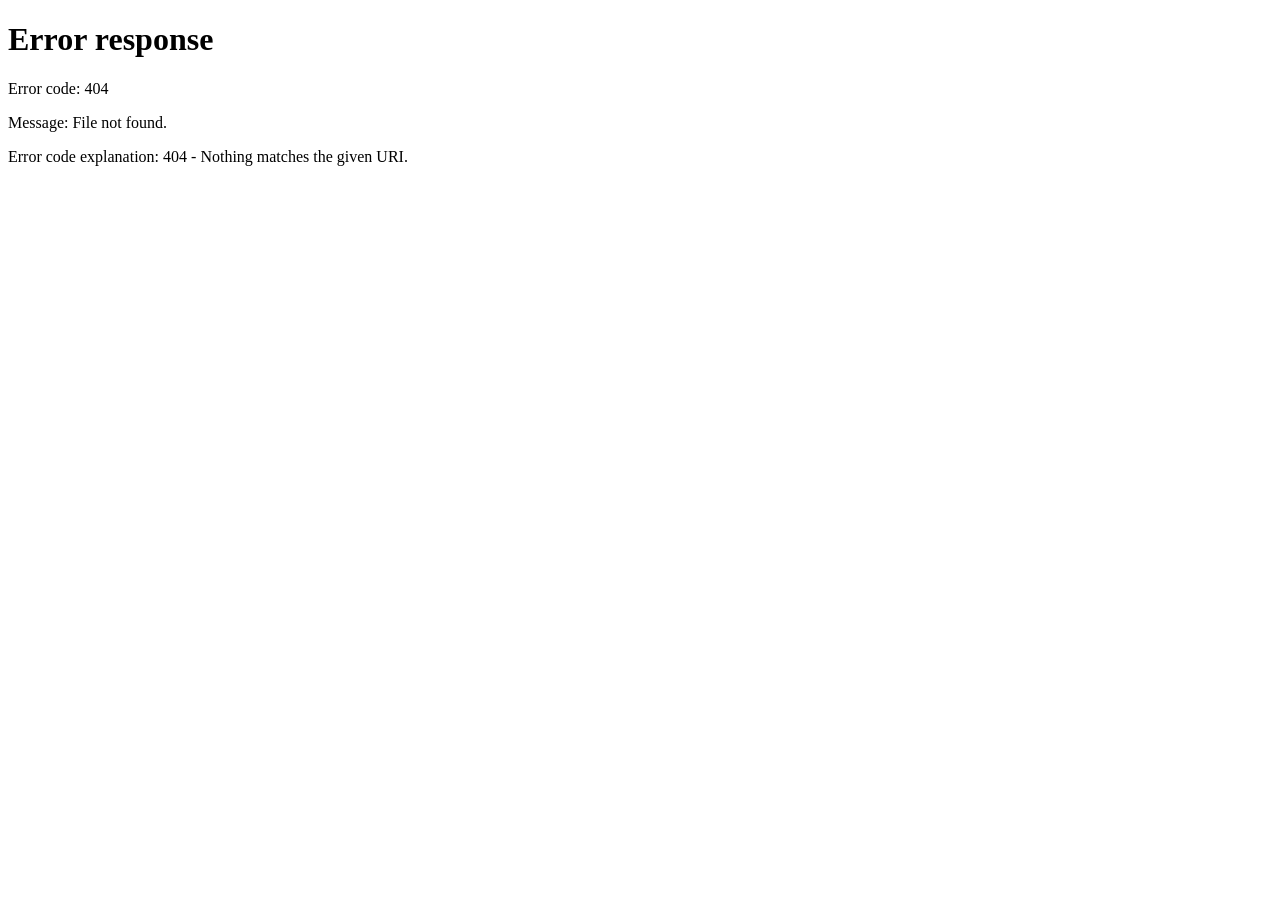
==== index.html @ 363a850e "Add files via upload" ====
<!doctype html>
<html lang="lv"><head><meta charset="utf-8"><meta http-equiv="refresh" content="0;url=sponsori/"><link rel="canonical" href="sponsori/"><title>Cēsis Motorsport Fest</title></head>
<body><a href="sponsori/">Cēsis Motorsport Fest: sadarbības piedāvājums</a></body></html>
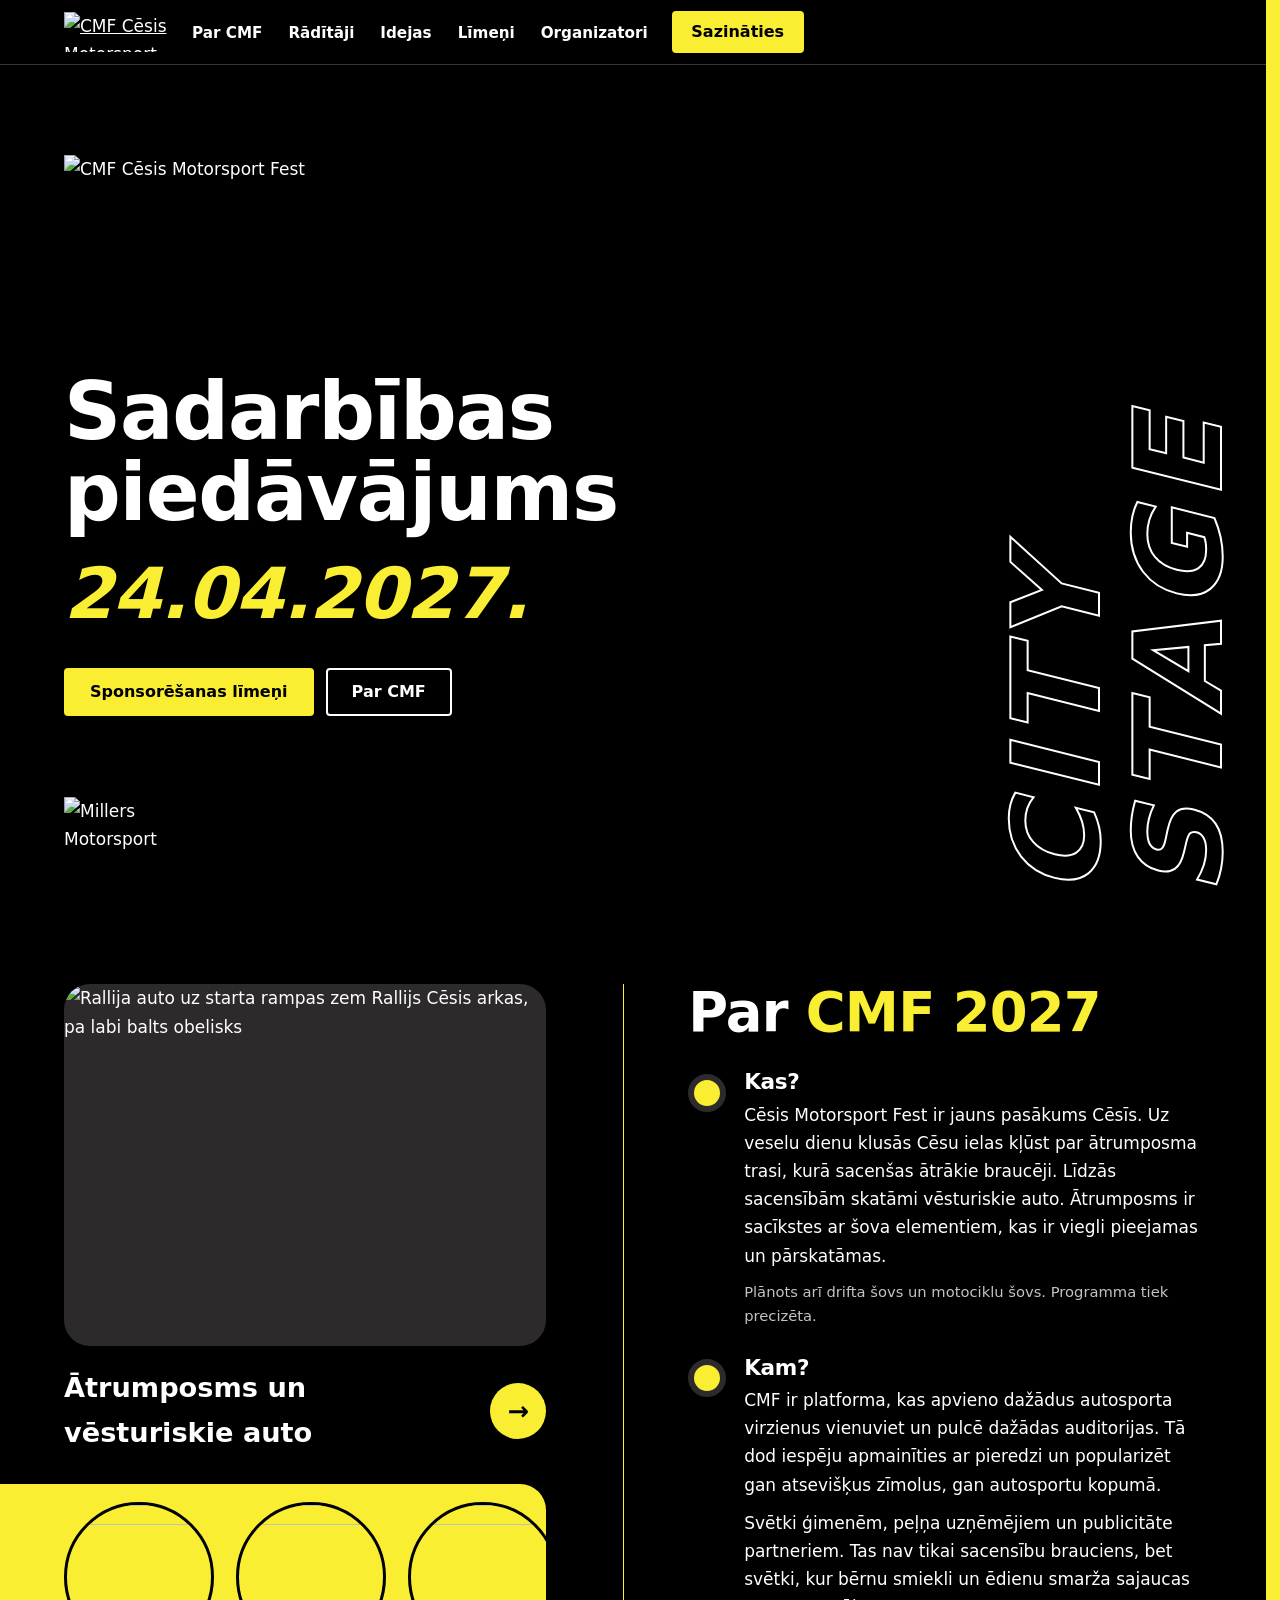
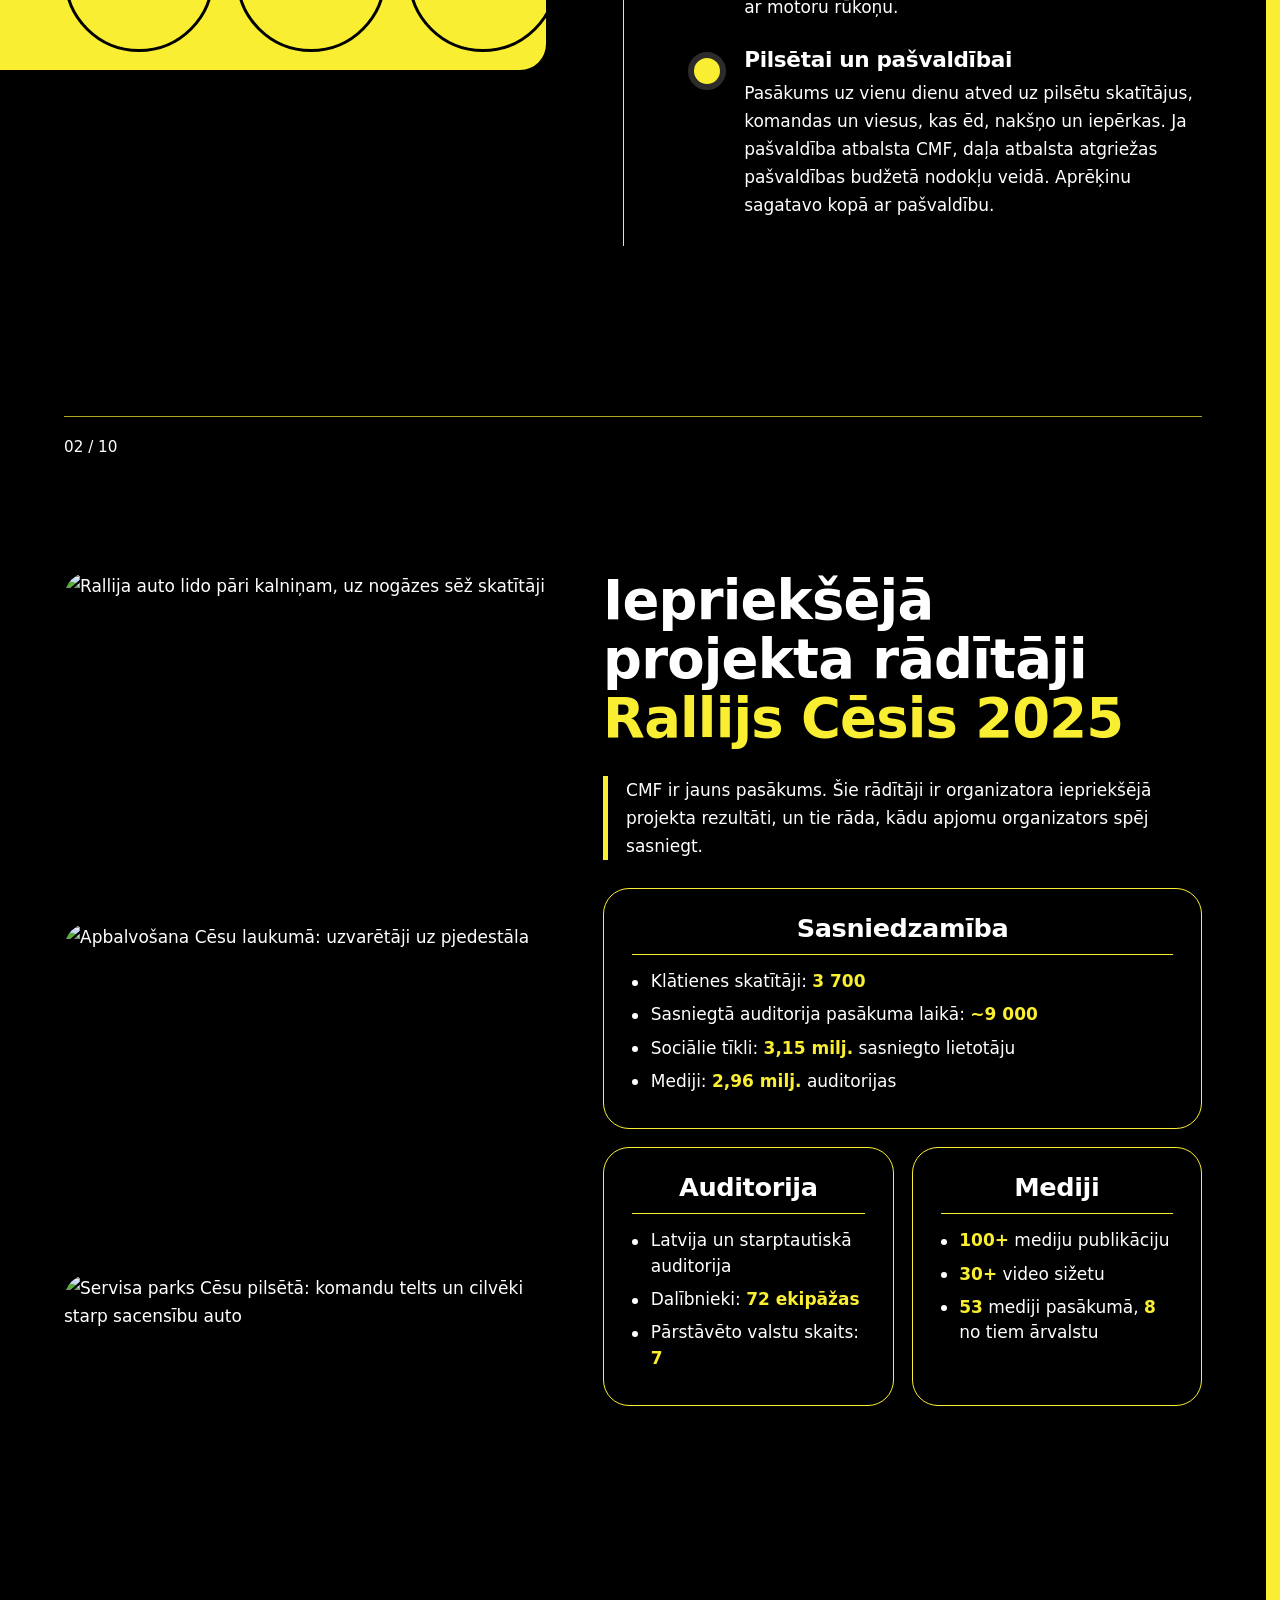
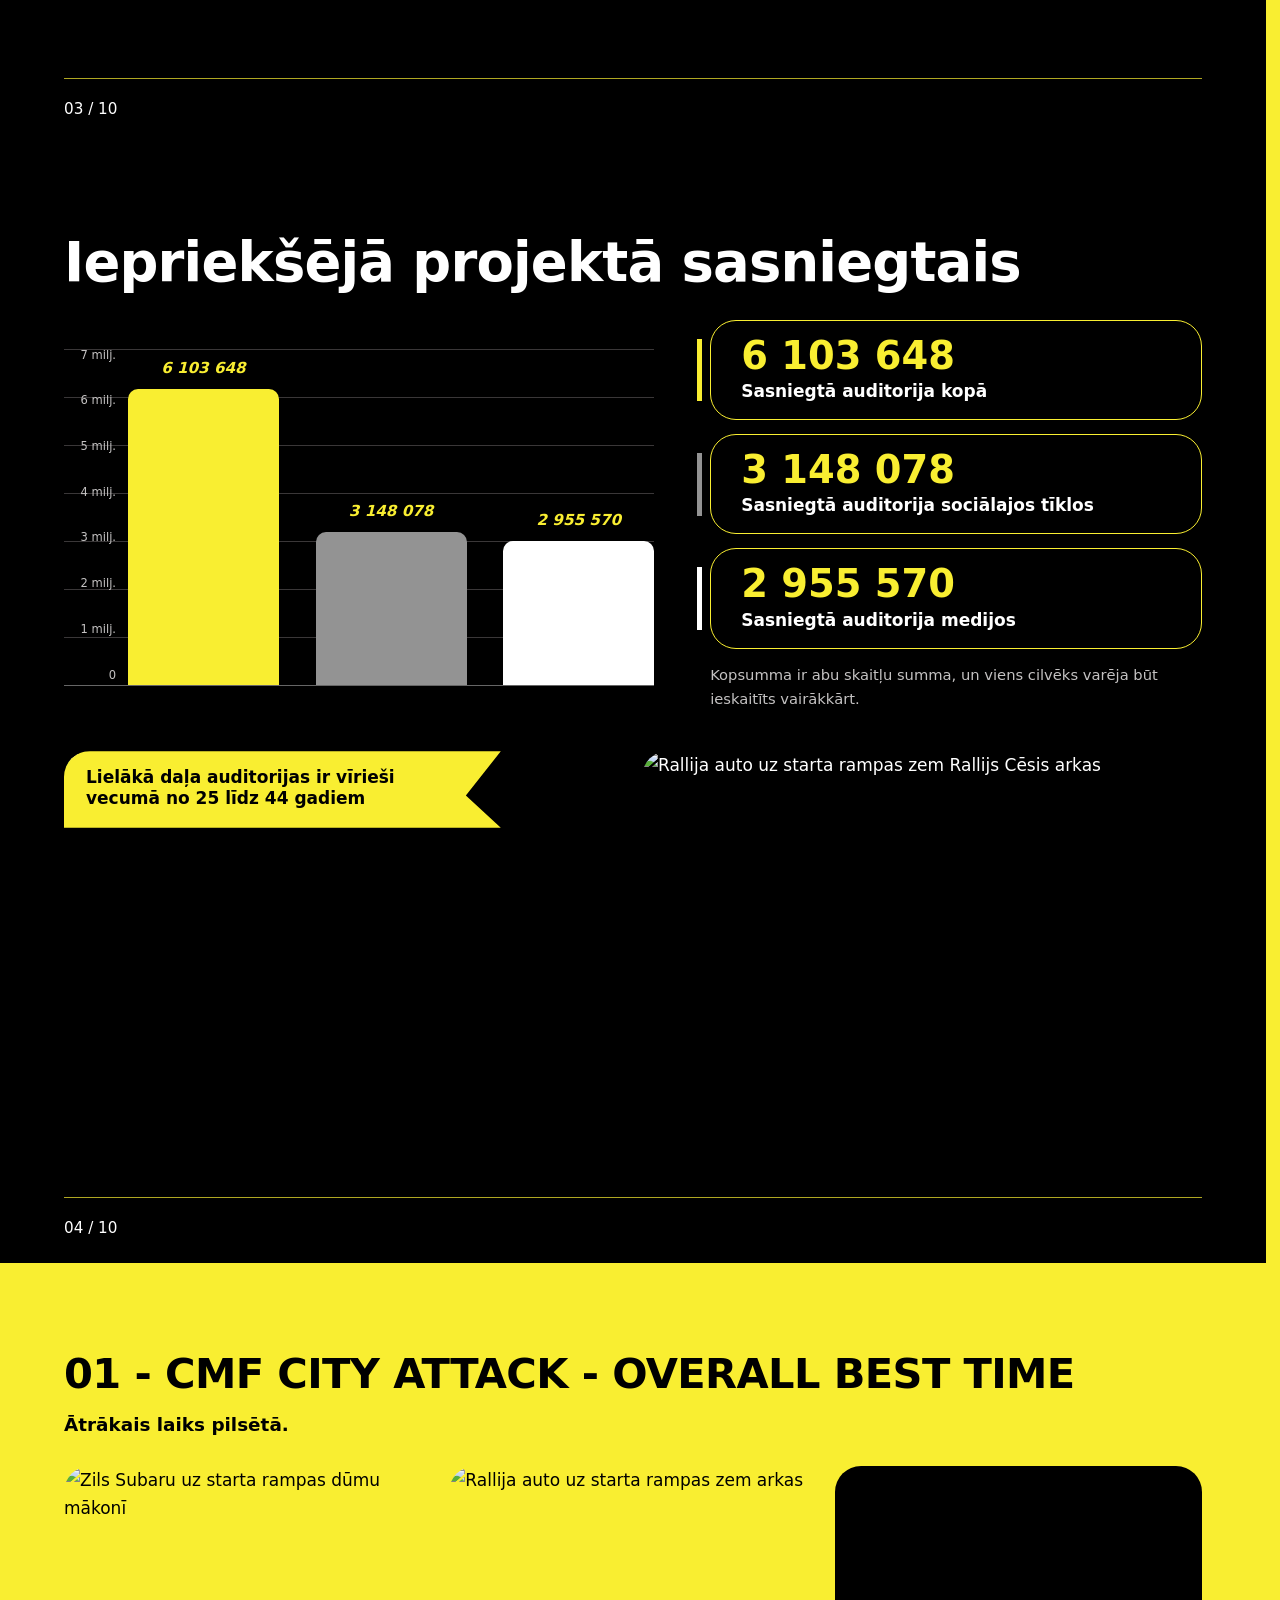
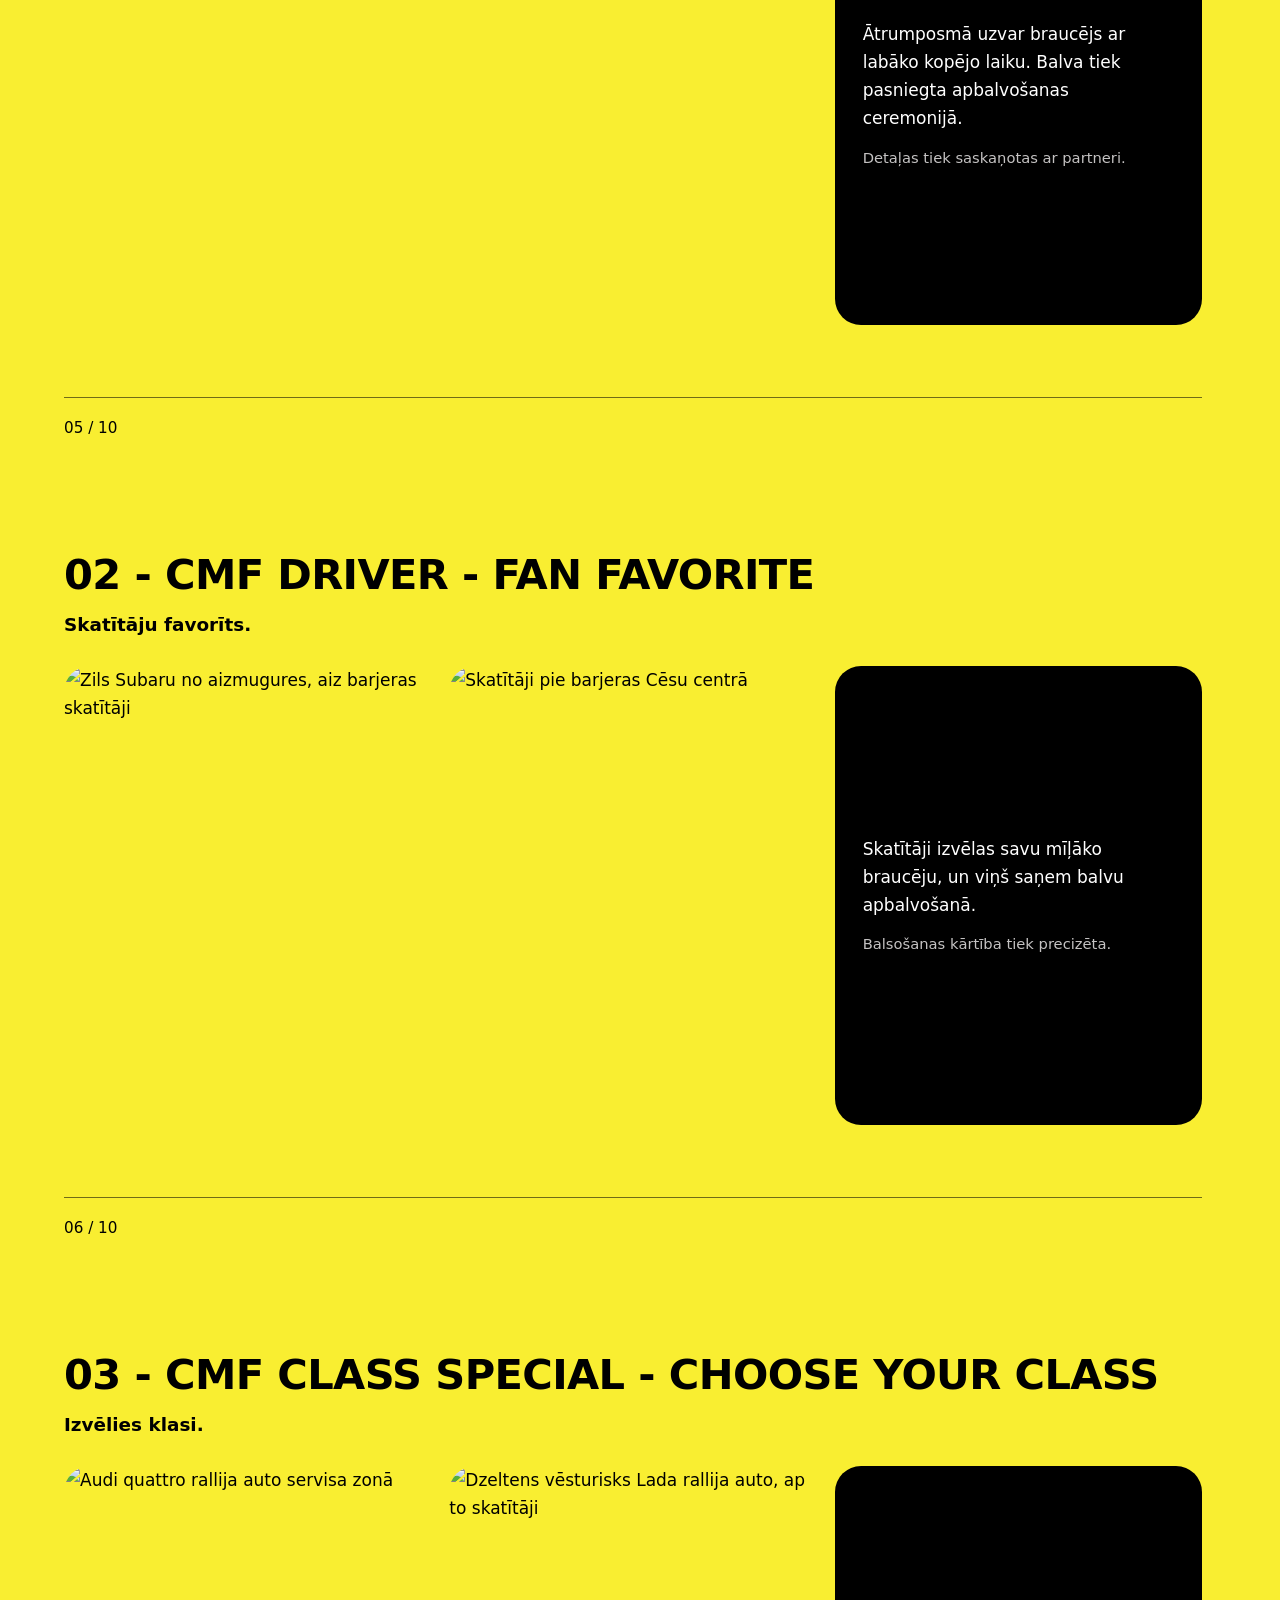
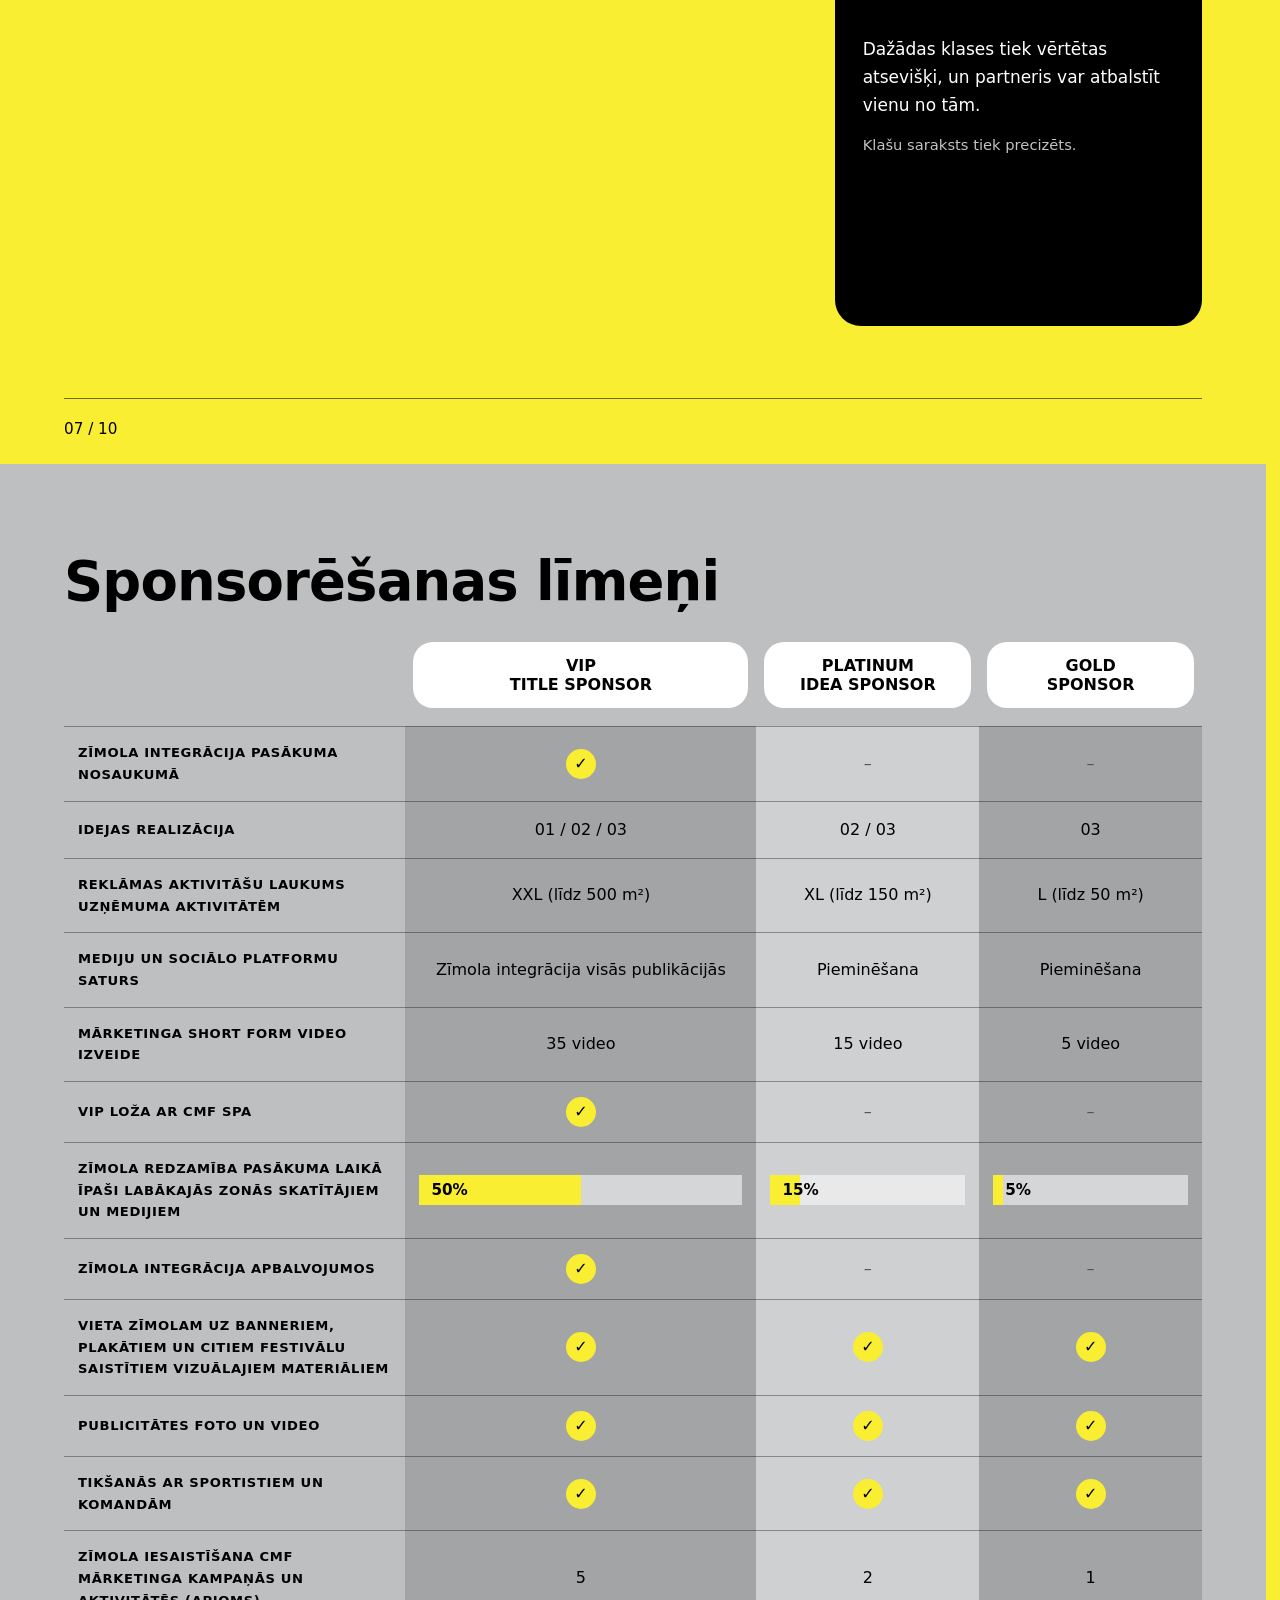
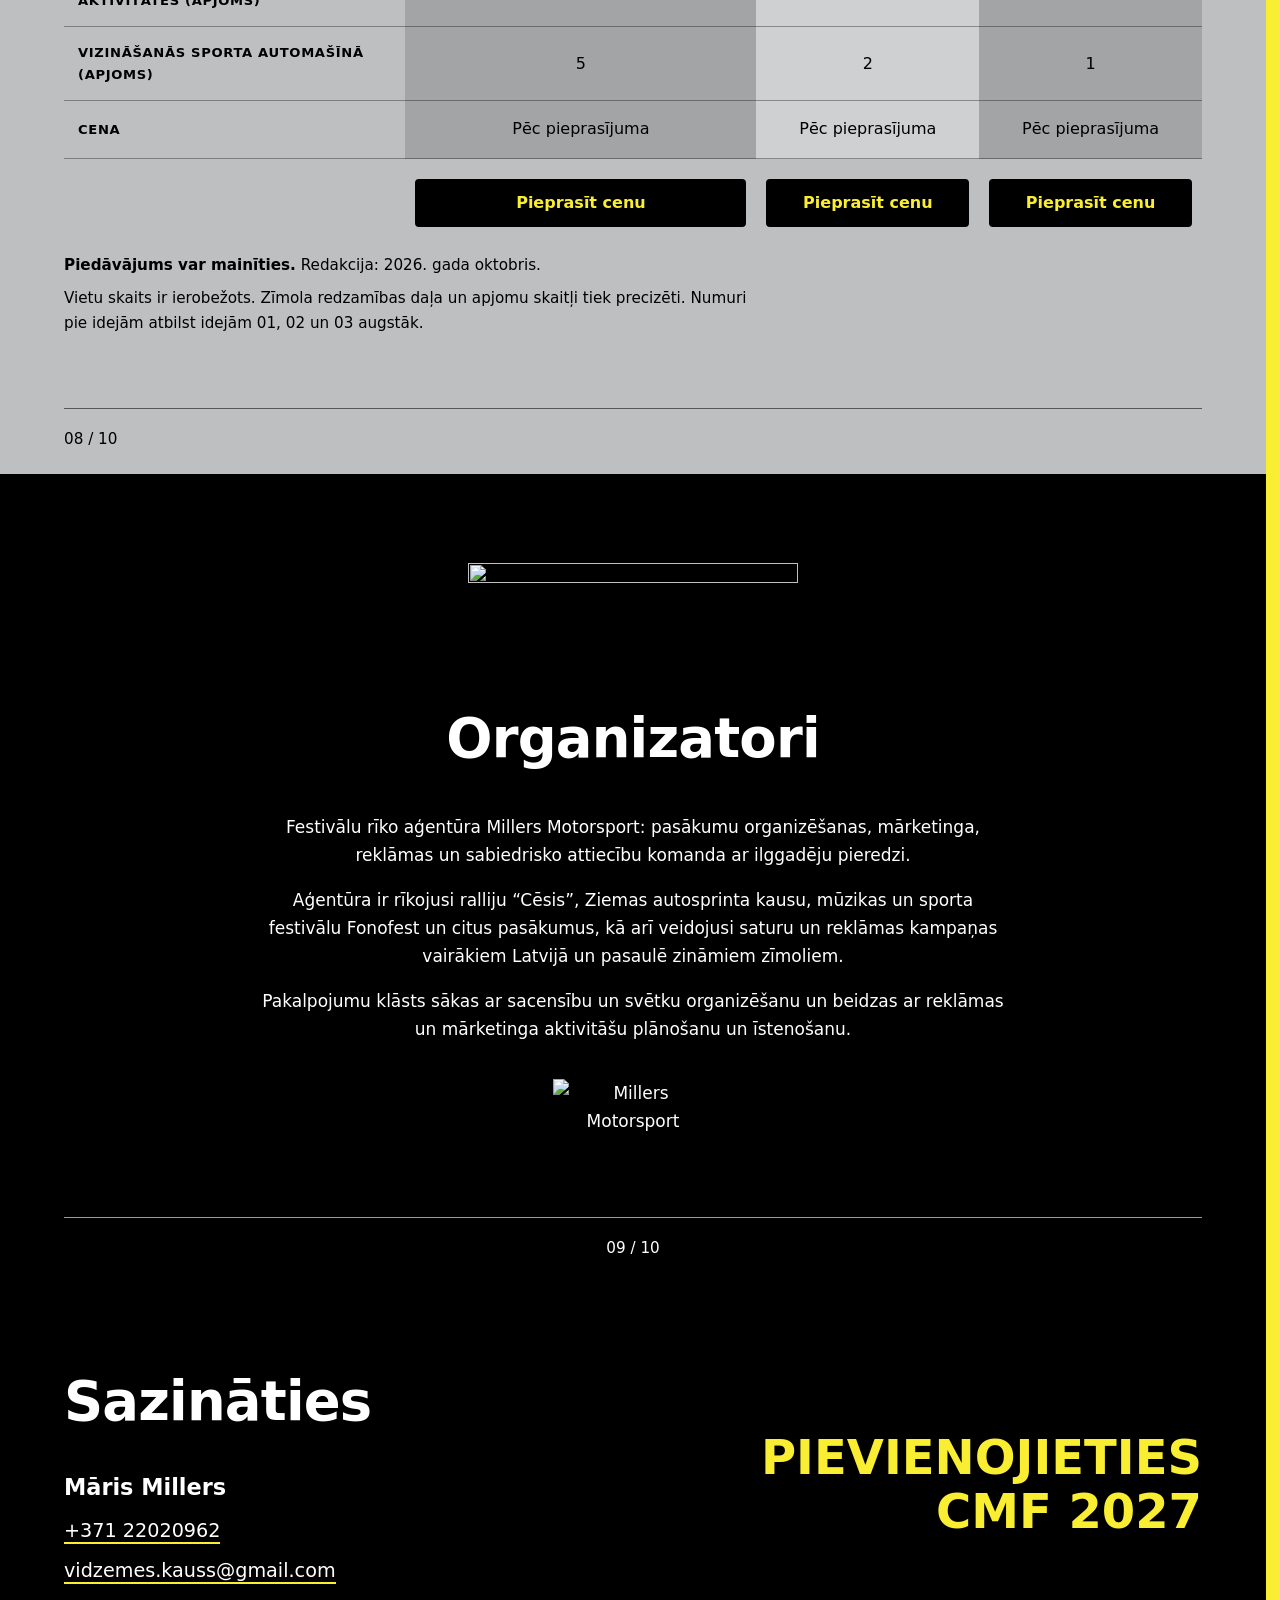
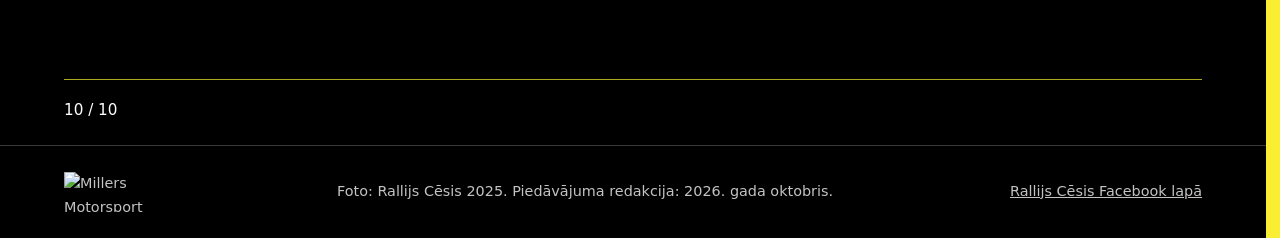
==== commit 91f6dd5b: "Add files via upload" ====
--- a/index.html
+++ b/index.html
@@ -1,3 +1,333 @@
-<!doctype html>
-<html lang="lv"><head><meta charset="utf-8"><meta http-equiv="refresh" content="0;url=sponsori/"><link rel="canonical" href="sponsori/"><title>Cēsis Motorsport Fest</title></head>
-<body><a href="sponsori/">Cēsis Motorsport Fest: sadarbības piedāvājums</a></body></html>
+<!doctype html>
+<html lang="lv">
+<head>
+<meta charset="utf-8">
+<meta name="viewport" content="width=device-width,initial-scale=1">
+<title>Cēsis Motorsport Fest: sadarbības piedāvājums</title>
+<meta name="description" content="Cēsis Motorsport Fest ir jauns motorsporta pasākums Cēsu ielās 2027. gada 24. aprīlī. Sadarbības iespējas, idejas un sponsorēšanas līmeņi.">
+<meta property="og:title" content="Cēsis Motorsport Fest: sadarbības piedāvājums">
+<meta property="og:description" content="Jauns pilsētas ātrumposms Cēsīs, 24.04.2027.">
+<meta property="og:image" content="img/og.jpg">
+<meta property="og:locale" content="lv_LV">
+<meta name="theme-color" content="#000000">
+<link rel="icon" href="../assets/cmf-logo.svg" type="image/svg+xml">
+<link rel="preload" href="../assets/fonts/poppins-800i.woff2" as="font" type="font/woff2" crossorigin>
+<link rel="stylesheet" href="style.css">
+</head>
+<body>
+<a class="skip" href="#saturs">Uz saturu</a>
+
+<header class="nav">
+  <div class="nav-in">
+    <a href="#" aria-label="Cēsis Motorsport Fest, uz sākumu"><img class="logo" src="../assets/cmf-logo.svg" width="104" height="40" alt="CMF Cēsis Motorsport Fest"></a>
+    <nav aria-label="Sadaļas">
+      <ul>
+        <li><a href="#par-cmf">Par CMF</a></li>
+        <li><a href="#raditaji">Rādītāji</a></li>
+        <li><a href="#idejas">Idejas</a></li>
+        <li><a href="#limeni">Līmeņi</a></li>
+        <li><a href="#organizatori">Organizatori</a></li>
+      </ul>
+    </nav>
+    <a class="btn btn-solid" href="#sazinaties">Sazināties</a>
+  </div>
+</header>
+
+<main id="saturs">
+
+<!-- 01 cover -->
+<section class="cover">
+  <div class="cover-art" aria-hidden="true"></div>
+  <div class="cover-in">
+    <img class="big-logo" src="../assets/cmf-logo.svg" width="340" height="131" alt="CMF Cēsis Motorsport Fest">
+    <h1>Sadarbības<br>piedāvājums</h1>
+    <p class="date">24.04.2027.</p>
+    <div class="actions">
+      <a class="btn btn-solid" href="#limeni">Sponsorēšanas līmeņi</a>
+      <a class="btn btn-line" href="#par-cmf">Par CMF</a>
+    </div>
+  </div>
+  <div class="cover-tag" aria-hidden="true">CITY STAGE</div>
+  <img class="cover-by" src="../assets/millers-logo-dark.svg" width="150" height="62" alt="Millers Motorsport">
+</section>
+
+<!-- 02 -->
+<section class="slide" id="par-cmf">
+  <div class="slide-in split">
+    <div>
+      <figure class="big-photo" style="margin:0"><img src="img/about-a-1200.webp" srcset="img/about-a-640.webp 640w, img/about-a-1200.webp 1200w" sizes="(min-width:960px) 480px, 100vw" width="1200" height="899" alt="Rallija auto uz starta rampas zem Rallijs Cēsis arkas, pa labi balts obelisks" loading="lazy"></figure>
+      <p class="cap">Ātrumposms un vēsturiskie auto <span class="ring" aria-hidden="true">→</span></p>
+      <div class="dots" aria-hidden="true">
+        <img src="img/p613-640.webp" alt="" width="150" height="150" loading="lazy">
+        <img src="img/p405-640.webp" alt="" width="150" height="150" loading="lazy">
+        <img src="img/idea3-a-640.webp" alt="" width="150" height="150" loading="lazy">
+      </div>
+    </div>
+    <div class="copy">
+      <h2 class="title">Par <span class="y">CMF 2027</span></h2>
+      <ul class="bul">
+        <li>
+          <h3>Kas?</h3>
+          <p>Cēsis Motorsport Fest ir jauns pasākums Cēsīs. Uz veselu dienu klusās Cēsu ielas kļūst par ātrumposma trasi, kurā sacenšas ātrākie braucēji. Līdzās sacensībām skatāmi vēsturiskie auto. Ātrumposms ir sacīkstes ar šova elementiem, kas ir viegli pieejamas un pārskatāmas.</p>
+          <p class="note">Plānots arī drifta šovs un motociklu šovs. Programma tiek precizēta.</p>
+        </li>
+        <li>
+          <h3>Kam?</h3>
+          <p>CMF ir platforma, kas apvieno dažādus autosporta virzienus vienuviet un pulcē dažādas auditorijas. Tā dod iespēju apmainīties ar pieredzi un popularizēt gan atsevišķus zīmolus, gan autosportu kopumā.</p>
+          <p>Svētki ģimenēm, peļņa uzņēmējiem un publicitāte partneriem. Tas nav tikai sacensību brauciens, bet svētki, kur bērnu smiekli un ēdienu smarža sajaucas ar motoru rūkoņu.</p>
+        </li>
+        <li>
+          <h3>Pilsētai un pašvaldībai</h3>
+          <p>Pasākums uz vienu dienu atved uz pilsētu skatītājus, komandas un viesus, kas ēd, nakšņo un iepērkas. Ja pašvaldība atbalsta CMF, daļa atbalsta atgriežas pašvaldības budžetā nodokļu veidā. Aprēķinu sagatavo kopā ar pašvaldību.</p>
+        </li>
+      </ul>
+    </div>
+  </div>
+  <div class="slide-foot">02 / 10</div>
+</section>
+
+<!-- 03 -->
+<section class="slide" id="raditaji">
+  <div class="slide-in cols3">
+    <div class="photos">
+      <img src="img/reach-b-1200.webp" srcset="img/reach-b-640.webp 640w, img/reach-b-1200.webp 1200w" sizes="(min-width:960px) 460px, 100vw" width="1200" height="800" alt="Rallija auto lido pāri kalniņam, uz nogāzes sēž skatītāji" loading="lazy">
+      <img src="img/p800-1200.webp" srcset="img/p800-640.webp 640w, img/p800-1200.webp 1200w" sizes="(min-width:960px) 460px, 100vw" width="1200" height="800" alt="Apbalvošana Cēsu laukumā: uzvarētāji uz pjedestāla" loading="lazy">
+      <img src="img/org-1200.webp" srcset="img/org-640.webp 640w, img/org-1200.webp 1200w" sizes="(min-width:960px) 460px, 100vw" width="1200" height="800" alt="Servisa parks Cēsu pilsētā: komandu telts un cilvēki starp sacensību auto" loading="lazy">
+    </div>
+    <div>
+      <h2 class="title head-r">Iepriekšējā projekta rādītāji<br><span class="y">Rallijs Cēsis 2025</span></h2>
+      <p class="lead-in">CMF ir jauns pasākums. Šie rādītāji ir organizatora iepriekšējā projekta rezultāti, un tie rāda, kādu apjomu organizators spēj sasniegt.</p>
+      <div class="boxes">
+        <div class="box wide">
+          <h3>Sasniedzamība</h3>
+          <ul>
+            <li>Klātienes skatītāji: <b>3 700</b></li>
+            <li>Sasniegtā auditorija pasākuma laikā: <b>~9 000</b></li>
+            <li>Sociālie tīkli: <b>3,15 milj.</b> sasniegto lietotāju</li>
+            <li>Mediji: <b>2,96 milj.</b> auditorijas</li>
+          </ul>
+        </div>
+        <div class="box">
+          <h3>Auditorija</h3>
+          <ul>
+            <li>Latvija un starptautiskā auditorija</li>
+            <li>Dalībnieki: <b>72 ekipāžas</b></li>
+            <li>Pārstāvēto valstu skaits: <b>7</b></li>
+          </ul>
+        </div>
+        <div class="box">
+          <h3>Mediji</h3>
+          <ul>
+            <li><b>100+</b> mediju publikāciju</li>
+            <li><b>30+</b> video sižetu</li>
+            <li><b>53</b> mediji pasākumā, <b>8</b> no tiem ārvalstu</li>
+          </ul>
+        </div>
+      </div>
+    </div>
+  </div>
+  <div class="slide-foot">03 / 10</div>
+</section>
+
+<!-- 05 -->
+<section class="slide" id="auditorija">
+  <div class="slide-in">
+    <h2 class="title">Iepriekšējā projektā sasniegtais</h2>
+    <div class="chart-wrap">
+      <div class="chart" role="img" aria-label="Stabiņu diagramma: kopā 6 103 648, sociālajos tīklos 3 148 078, medijos 2 955 570">
+        <div class="ax" aria-hidden="true"><span>0</span><span>1 milj.</span><span>2 milj.</span><span>3 milj.</span><span>4 milj.</span><span>5 milj.</span><span>6 milj.</span><span>7 milj.</span></div>
+        <div class="col t" style="height:87.2%"><b>6 103 648</b></div>
+        <div class="col s" style="height:45%"><b>3 148 078</b></div>
+        <div class="col m" style="height:42.2%"><b>2 955 570</b></div>
+      </div>
+      <div class="legend">
+        <div class="stat" style="--bar:var(--yellow)"><strong>6 103 648</strong><span>Sasniegtā auditorija kopā</span></div>
+        <div class="stat" style="--bar:#939393"><strong>3 148 078</strong><span>Sasniegtā auditorija sociālajos tīklos</span></div>
+        <div class="stat" style="--bar:var(--white)"><strong>2 955 570</strong><span>Sasniegtā auditorija medijos</span></div>
+        <p class="note" style="margin:0">Kopsumma ir abu skaitļu summa, un viens cilvēks varēja būt ieskaitīts vairākkārt.</p>
+      </div>
+    </div>
+    <div class="bottom-photos">
+      <figure class="pic" style="margin:0"><img src="img/idea2-a-1200.webp" srcset="img/idea2-a-640.webp 640w, img/idea2-a-1200.webp 1200w" sizes="(min-width:760px) 560px, 100vw" width="1200" height="800" alt="Sarkans Audi uz rampas, aiz barjeras skatītāji" loading="lazy"><figcaption class="splash">Lielākā daļa auditorijas ir vīrieši vecumā no 25 līdz 44 gadiem</figcaption></figure>
+      <figure class="pic" style="margin:0"><img src="img/p185-1200.webp" srcset="img/p185-640.webp 640w, img/p185-1200.webp 1200w" sizes="(min-width:760px) 560px, 100vw" width="1200" height="800" alt="Rallija auto uz starta rampas zem Rallijs Cēsis arkas" loading="lazy"></figure>
+    </div>
+  </div>
+  <div class="slide-foot">04 / 10</div>
+</section>
+
+<!-- 06-08 ideas -->
+<section class="slide ylw light" id="idejas">
+  <div class="slide-in">
+    <h2 class="ytitle">01 - CMF City Attack - Overall best time</h2>
+    <p class="ysub">Ātrākais laiks pilsētā.</p>
+    <div class="igrid">
+      <figure class="pic" style="margin:0"><img src="img/idea1-a-1200.webp" alt="Zils Subaru uz starta rampas dūmu mākonī" width="1200" height="800" loading="lazy"></figure>
+      <figure class="pic" style="margin:0"><img src="img/p185-640.webp" alt="Rallija auto uz starta rampas zem arkas" width="640" height="427" loading="lazy"></figure>
+      <div class="itext">
+        <p>Ātrumposmā uzvar braucējs ar labāko kopējo laiku. Balva tiek pasniegta apbalvošanas ceremonijā.</p>
+        <p class="note">Detaļas tiek saskaņotas ar partneri.</p>
+      </div>
+    </div>
+  </div>
+  <div class="slide-foot">05 / 10</div>
+</section>
+
+<section class="slide ylw light" id="driver">
+  <div class="slide-in">
+    <h2 class="ytitle">02 - CMF Driver - Fan favorite</h2>
+    <p class="ysub">Skatītāju favorīts.</p>
+    <div class="igrid">
+      <figure class="pic" style="margin:0"><img src="img/idea2-b-1200.webp" alt="Zils Subaru no aizmugures, aiz barjeras skatītāji" width="1200" height="800" loading="lazy"></figure>
+      <figure class="pic" style="margin:0"><img src="img/p725-1200.webp" alt="Skatītāji pie barjeras Cēsu centrā" width="1200" height="800" loading="lazy"></figure>
+      <div class="itext">
+        <p>Skatītāji izvēlas savu mīļāko braucēju, un viņš saņem balvu apbalvošanā.</p>
+        <p class="note">Balsošanas kārtība tiek precizēta.</p>
+      </div>
+    </div>
+  </div>
+  <div class="slide-foot">06 / 10</div>
+</section>
+
+<section class="slide ylw light" id="klase">
+  <div class="slide-in">
+    <h2 class="ytitle">03 - CMF Class Special - Choose your class</h2>
+    <p class="ysub">Izvēlies klasi.</p>
+    <div class="igrid">
+      <figure class="pic" style="margin:0"><img src="img/idea3-a-1200.webp" alt="Audi quattro rallija auto servisa zonā" width="1200" height="800" loading="lazy"></figure>
+      <figure class="pic" style="margin:0"><img src="img/idea3-b-1200.webp" alt="Dzeltens vēsturisks Lada rallija auto, ap to skatītāji" width="1200" height="800" loading="lazy"></figure>
+      <div class="itext">
+        <p>Dažādas klases tiek vērtētas atsevišķi, un partneris var atbalstīt vienu no tām.</p>
+        <p class="note">Klašu saraksts tiek precizēts.</p>
+      </div>
+    </div>
+  </div>
+  <div class="slide-foot">07 / 10</div>
+</section>
+
+<!-- 09 tiers -->
+<section class="slide grey light" id="limeni">
+  <div class="slide-in">
+    <h2 class="title">Sponsorēšanas līmeņi</h2>
+    <table>
+      <caption class="sr">Sponsorēšanas līmeņu salīdzinājums</caption>
+      <thead>
+        <tr>
+          <th scope="col"><span class="sr">Ko saņem</span></th>
+          <th scope="col"><span class="tier">VIP<small>Title sponsor</small></span></th>
+          <th scope="col"><span class="tier">Platinum<small>Idea sponsor</small></span></th>
+          <th scope="col"><span class="tier">Gold<small>Sponsor</small></span></th>
+        </tr>
+      </thead>
+      <tbody>
+        <tr><th scope="row">Zīmola integrācija pasākuma nosaukumā</th>
+          <td class="c-vip" data-label="VIP"><span class="tick" aria-hidden="true">✓</span><span class="sr">Ir</span></td>
+          <td class="c-plat" data-label="Platinum"><span class="none" aria-hidden="true">–</span><span class="sr">Nav</span></td>
+          <td class="c-gold" data-label="Gold"><span class="none" aria-hidden="true">–</span><span class="sr">Nav</span></td></tr>
+        <tr><th scope="row">Idejas realizācija</th>
+          <td class="c-vip" data-label="VIP">01 / 02 / 03</td>
+          <td class="c-plat" data-label="Platinum">02 / 03</td>
+          <td class="c-gold" data-label="Gold">03</td></tr>
+        <tr><th scope="row">Reklāmas aktivitāšu laukums uzņēmuma aktivitātēm</th>
+          <td class="c-vip" data-label="VIP">XXL (līdz 500 m²)</td>
+          <td class="c-plat" data-label="Platinum">XL (līdz 150 m²)</td>
+          <td class="c-gold" data-label="Gold">L (līdz 50 m²)</td></tr>
+        <tr><th scope="row">Mediju un sociālo platformu saturs</th>
+          <td class="c-vip" data-label="VIP">Zīmola integrācija visās publikācijās</td>
+          <td class="c-plat" data-label="Platinum">Pieminēšana</td>
+          <td class="c-gold" data-label="Gold">Pieminēšana</td></tr>
+        <tr><th scope="row">Mārketinga short form video izveide</th>
+          <td class="c-vip" data-label="VIP">35 video</td>
+          <td class="c-plat" data-label="Platinum">15 video</td>
+          <td class="c-gold" data-label="Gold">5 video</td></tr>
+        <tr><th scope="row">VIP loža ar CMF SPA</th>
+          <td class="c-vip" data-label="VIP"><span class="tick" aria-hidden="true">✓</span><span class="sr">Ir</span></td>
+          <td class="c-plat" data-label="Platinum"><span class="none" aria-hidden="true">–</span><span class="sr">Nav</span></td>
+          <td class="c-gold" data-label="Gold"><span class="none" aria-hidden="true">–</span><span class="sr">Nav</span></td></tr>
+        <tr><th scope="row">Zīmola redzamība pasākuma laikā īpaši labākajās zonās skatītājiem un medijiem</th>
+          <td class="c-vip" data-label="VIP"><span class="bar"><i style="width:50%"></i><span>50%</span></span></td>
+          <td class="c-plat" data-label="Platinum"><span class="bar"><i style="width:15%"></i><span>15%</span></span></td>
+          <td class="c-gold" data-label="Gold"><span class="bar"><i style="width:5%"></i><span>5%</span></span></td></tr>
+        <tr><th scope="row">Zīmola integrācija apbalvojumos</th>
+          <td class="c-vip" data-label="VIP"><span class="tick" aria-hidden="true">✓</span><span class="sr">Ir</span></td>
+          <td class="c-plat" data-label="Platinum"><span class="none" aria-hidden="true">–</span><span class="sr">Nav</span></td>
+          <td class="c-gold" data-label="Gold"><span class="none" aria-hidden="true">–</span><span class="sr">Nav</span></td></tr>
+        <tr><th scope="row">Vieta zīmolam uz banneriem, plakātiem un citiem festivālu saistītiem vizuālajiem materiāliem</th>
+          <td class="c-vip" data-label="VIP"><span class="tick" aria-hidden="true">✓</span><span class="sr">Ir</span></td>
+          <td class="c-plat" data-label="Platinum"><span class="tick" aria-hidden="true">✓</span><span class="sr">Ir</span></td>
+          <td class="c-gold" data-label="Gold"><span class="tick" aria-hidden="true">✓</span><span class="sr">Ir</span></td></tr>
+        <tr><th scope="row">Publicitātes foto un video</th>
+          <td class="c-vip" data-label="VIP"><span class="tick" aria-hidden="true">✓</span><span class="sr">Ir</span></td>
+          <td class="c-plat" data-label="Platinum"><span class="tick" aria-hidden="true">✓</span><span class="sr">Ir</span></td>
+          <td class="c-gold" data-label="Gold"><span class="tick" aria-hidden="true">✓</span><span class="sr">Ir</span></td></tr>
+        <tr><th scope="row">Tikšanās ar sportistiem un komandām</th>
+          <td class="c-vip" data-label="VIP"><span class="tick" aria-hidden="true">✓</span><span class="sr">Ir</span></td>
+          <td class="c-plat" data-label="Platinum"><span class="tick" aria-hidden="true">✓</span><span class="sr">Ir</span></td>
+          <td class="c-gold" data-label="Gold"><span class="tick" aria-hidden="true">✓</span><span class="sr">Ir</span></td></tr>
+        <tr><th scope="row">Zīmola iesaistīšana CMF mārketinga kampaņās un aktivitātēs (apjoms)</th>
+          <td class="c-vip" data-label="VIP">5</td>
+          <td class="c-plat" data-label="Platinum">2</td>
+          <td class="c-gold" data-label="Gold">1</td></tr>
+        <tr><th scope="row">Vizināšanās sporta automašīnā (apjoms)</th>
+          <td class="c-vip" data-label="VIP">5</td>
+          <td class="c-plat" data-label="Platinum">2</td>
+          <td class="c-gold" data-label="Gold">1</td></tr>
+        <tr><th scope="row">Cena</th>
+          <td class="c-vip" data-label="VIP">Pēc pieprasījuma</td>
+          <td class="c-plat" data-label="Platinum">Pēc pieprasījuma</td>
+          <td class="c-gold" data-label="Gold">Pēc pieprasījuma</td></tr>
+      </tbody>
+      <tfoot>
+        <tr><th scope="row"><span class="sr">Pieprasīt cenu</span></th>
+          <td><a class="btn btn-dark" href="mailto:vidzemes.kauss@gmail.com?subject=CMF%20-%20cena%20-%20VIP" aria-label="Pieprasīt cenu: VIP">Pieprasīt cenu</a></td>
+          <td><a class="btn btn-dark" href="mailto:vidzemes.kauss@gmail.com?subject=CMF%20-%20cena%20-%20Platinum" aria-label="Pieprasīt cenu: Platinum">Pieprasīt cenu</a></td>
+          <td><a class="btn btn-dark" href="mailto:vidzemes.kauss@gmail.com?subject=CMF%20-%20cena%20-%20Gold" aria-label="Pieprasīt cenu: Gold">Pieprasīt cenu</a></td></tr>
+      </tfoot>
+    </table>
+    <div class="tnotes">
+      <p><strong>Piedāvājums var mainīties.</strong> Redakcija: 2026. gada oktobris.</p>
+      <p>Vietu skaits ir ierobežots. Zīmola redzamības daļa un apjomu skaitļi tiek precizēti. Numuri pie idejām atbilst idejām 01, 02 un 03 augstāk.</p>
+    </div>
+  </div>
+  <div class="slide-foot">08 / 10</div>
+</section>
+
+<!-- 10 organisers -->
+<section class="slide center" id="organizatori">
+  <div class="slide-in">
+    <img class="big-logo" src="../assets/cmf-logo.svg" width="330" height="127" alt="" loading="lazy">
+    <h2 class="title">Organizatori</h2>
+    <p>Festivālu rīko aģentūra Millers Motorsport: pasākumu organizēšanas, mārketinga, reklāmas un sabiedrisko attiecību komanda ar ilggadēju pieredzi.</p>
+    <p>Aģentūra ir rīkojusi ralliju “Cēsis”, Ziemas autosprinta kausu, mūzikas un sporta festivālu Fonofest un citus pasākumus, kā arī veidojusi saturu un reklāmas kampaņas vairākiem Latvijā un pasaulē zināmiem zīmoliem.</p>
+    <p>Pakalpojumu klāsts sākas ar sacensību un svētku organizēšanu un beidzas ar reklāmas un mārketinga aktivitāšu plānošanu un īstenošanu.</p>
+    <img class="by" src="../assets/millers-logo.svg" width="160" height="66" alt="Millers Motorsport" loading="lazy">
+  </div>
+  <div class="slide-foot">09 / 10</div>
+</section>
+
+<!-- 11 contact -->
+<section class="slide" id="sazinaties">
+  <div class="slide-in contact">
+    <div>
+      <h2 class="title">Sazināties</h2>
+      <p class="who">Māris Millers</p>
+      <ul class="clist">
+        <li><a href="tel:+37122020962">+371 22020962</a></li>
+        <li><a href="mailto:vidzemes.kauss@gmail.com?subject=CMF%20sponsor%C4%93%C5%A1ana">vidzemes.kauss@gmail.com</a></li>
+      </ul>
+    </div>
+    <p class="join">Pievienojieties CMF 2027</p>
+  </div>
+  <div class="slide-foot">10 / 10</div>
+</section>
+
+</main>
+
+<footer>
+  <div class="in">
+    <img src="../assets/millers-logo.svg" width="96" height="40" alt="Millers Motorsport" loading="lazy">
+    <p>Foto: Rallijs Cēsis 2025. Piedāvājuma redakcija: 2026. gada oktobris.</p>
+    <p><a href="https://www.facebook.com/RallyCesis/" rel="noopener">Rallijs Cēsis Facebook lapā</a></p>
+  </div>
+</footer>
+</body>
+</html>
--- a/style.css
+++ b/style.css
@@ -0,0 +1,208 @@
+@font-face{font-family:Poppins;font-weight:400;font-style:normal;font-display:swap;src:url(../assets/fonts/poppins-400.woff2) format("woff2")}
+@font-face{font-family:Poppins;font-weight:600;font-style:normal;font-display:swap;src:url(../assets/fonts/poppins-600.woff2) format("woff2")}
+@font-face{font-family:Poppins;font-weight:800;font-style:normal;font-display:swap;src:url(../assets/fonts/poppins-800.woff2) format("woff2")}
+@font-face{font-family:Poppins;font-weight:800;font-style:italic;font-display:swap;src:url(../assets/fonts/poppins-800i.woff2) format("woff2")}
+
+:root{
+  --yellow:#F9EE31;
+  --black:#000;
+  --coal:#2D2A2B;
+  --grey:#BEBFC1;
+  --grey-dk:#A3A4A6;
+  --white:#fff;
+  --muted:#c4c2c2;
+  --gutter:clamp(18px,5vw,64px);
+  --max:1200px;
+  --r-photo:26px;
+  --r-card:26px;
+  --r-btn:4px;
+  --font:Poppins,system-ui,"Segoe UI",Arial,sans-serif;
+  --art:../assets/art;
+}
+*,*::before,*::after{box-sizing:border-box}
+html{scroll-behavior:smooth;scroll-padding-top:64px}
+@media (prefers-reduced-motion:reduce){html{scroll-behavior:auto}}
+body{margin:0;background:var(--black);color:var(--white);font:400 1.0625rem/1.65 var(--font);border-right:14px solid var(--yellow);-webkit-text-size-adjust:100%}
+img{display:block;max-width:100%;height:auto}
+a{color:inherit}
+:focus-visible{outline:3px solid var(--yellow);outline-offset:3px}
+.light :focus-visible{outline-color:var(--black)}
+.sr{position:absolute;width:1px;height:1px;overflow:hidden;clip:rect(0 0 0 0);white-space:nowrap}
+.skip{position:absolute;left:8px;top:-60px;background:var(--yellow);color:var(--black);padding:.6rem 1rem;font-weight:600;z-index:30}
+.skip:focus{top:8px}
+h1,h2,h3{margin:0;line-height:1.08;letter-spacing:-.015em;font-weight:800}
+p{margin:0 0 1em}
+.y{color:var(--yellow)}
+
+/* buttons: rectangular, never pills */
+.btn{display:inline-flex;align-items:center;justify-content:center;min-height:48px;padding:.7rem 1.5rem;border:2px solid var(--yellow);border-radius:var(--r-btn);font-weight:600;text-decoration:none;font-size:1rem;line-height:1.2}
+.btn-solid{background:var(--yellow);color:var(--black)}
+.btn-solid:hover{background:var(--white);border-color:var(--white)}
+.btn-line{color:var(--white);border-color:var(--white)}
+.btn-line:hover{color:var(--yellow);border-color:var(--yellow)}
+.btn-dark{background:var(--black);color:var(--yellow);border-color:var(--black)}
+.btn-dark:hover{background:var(--yellow);color:var(--black)}
+
+/* nav */
+.nav{position:sticky;top:0;z-index:20;background:var(--black);border-bottom:1px solid #3b3839}
+.nav-in{display:flex;align-items:center;gap:24px;min-height:64px;padding:0 var(--gutter)}
+.nav .logo{width:104px;flex:none}
+.nav ul{display:none;list-style:none;margin:0 0 0 auto;padding:0;gap:26px}
+.nav li a{text-decoration:none;font-weight:600;font-size:.95rem;padding:.4rem 0;border-bottom:2px solid transparent}
+.nav li a:hover{border-color:var(--yellow)}
+.nav .btn{margin-left:auto;min-height:42px;padding:.45rem 1.1rem}
+@media (min-width:1020px){.nav ul{display:flex}.nav .btn{margin-left:0}}
+
+/* slide: one screen of content with the deck's brush art behind it */
+.slide{position:relative;overflow:hidden;isolation:isolate;padding:clamp(48px,7vw,96px) var(--gutter) 0;background:var(--black)}
+.slide::before,.slide::after{content:"";position:absolute;inset:0;z-index:-1;pointer-events:none;background-repeat:no-repeat;background-size:max(100%,900px) auto}
+.slide::before{background-image:url(../assets/art/streak-grey.svg);background-position:left top}
+.slide::after{background-image:url(../assets/art/streak-yellow.svg);background-position:right bottom}
+.slide-in{max-width:var(--max);margin:0 auto}
+.slide-foot{max-width:var(--max);margin:clamp(40px,6vw,72px) auto 0;border-top:1px solid rgba(249,238,49,.7);padding:18px 0 22px;font-size:.95rem}
+.light .slide-foot{border-color:rgba(0,0,0,.55)}
+.title{font-size:clamp(2rem,4.4vw,3.4rem);margin-bottom:.5em}
+.sub{font-size:clamp(1.25rem,2.4vw,1.7rem);font-weight:800;margin:0 0 .6em}
+
+/* cover */
+.cover{position:relative;overflow:hidden;isolation:isolate;background:var(--black);min-height:560px}
+.cover-art{position:absolute;inset:0;z-index:-1;background-repeat:no-repeat;background-position:right bottom;background-size:auto 100%;
+  background-image:url(../assets/art/cover-yellow.svg),url(../assets/art/cover-white.svg),url(../assets/art/cover-grey.svg)}
+.cover-in{position:relative;padding:clamp(40px,7vw,96px) var(--gutter) clamp(120px,14vw,200px);max-width:calc(var(--max) + 2*var(--gutter))}
+.cover .big-logo{width:clamp(180px,26vw,340px);margin-bottom:clamp(36px,7vw,96px)}
+.cover h1{font-size:clamp(2.4rem,6.2vw,5rem);line-height:1.02}
+.cover .date{margin:.35em 0 0;color:var(--yellow);font:800 italic clamp(2.2rem,5.6vw,4.4rem)/1 var(--font);letter-spacing:-.01em}
+.cover .actions{display:flex;flex-wrap:wrap;gap:12px;margin-top:clamp(24px,3vw,40px)}
+.cover-tag{position:absolute;top:0;bottom:0;right:clamp(6px,2vw,28px);display:flex;align-items:center;writing-mode:vertical-rl;transform:rotate(180deg);font:800 italic clamp(3.6rem,9.5vw,8.5rem)/1 var(--font);letter-spacing:.08em;color:transparent;-webkit-text-stroke:2px #fff;pointer-events:none;user-select:none}
+.cover-by{position:absolute;left:var(--gutter);bottom:clamp(18px,3vw,36px);width:clamp(96px,12vw,150px)}
+@media (min-width:900px){.cover{min-height:max(640px,52vw)}.cover-art{background-size:cover;background-position:right bottom}}
+@media (max-width:899px){.cover-tag{opacity:.35}}
+
+/* two-column slide, as slides 2-3 of the deck */
+.split{display:grid;gap:36px}
+@media (min-width:960px){.split{grid-template-columns:minmax(0,5fr) minmax(0,6fr);gap:0 clamp(40px,6vw,88px)}
+  .split>.copy{border-left:1px solid var(--yellow);padding-left:clamp(32px,5vw,72px)}}
+.big-photo{border-radius:var(--r-photo);overflow:hidden;background:var(--coal)}
+.big-photo img{width:100%;aspect-ratio:4/3;object-fit:cover}
+.cap{display:flex;align-items:center;justify-content:space-between;gap:16px;margin:20px 0 0;font-weight:800;font-size:clamp(1.2rem,2.3vw,1.7rem)}
+.ring{flex:none;width:56px;height:56px;border-radius:50%;background:var(--yellow);color:var(--black);display:grid;place-items:center;font-size:1.6rem;font-weight:600}
+.dots{display:flex;gap:clamp(8px,2vw,22px);margin-top:28px;padding:18px clamp(14px,2vw,26px);background:var(--yellow);border-radius:0 var(--r-card) var(--r-card) 0;margin-left:calc(-1 * var(--gutter));padding-left:var(--gutter)}
+.dots img{width:clamp(78px,12vw,150px);aspect-ratio:1;object-fit:cover;border-radius:50%;border:3px solid var(--black)}
+.bul{list-style:none;margin:0;padding:0}
+.bul li{position:relative;padding-left:56px;margin-bottom:1.6em}
+.bul li::before{content:"";position:absolute;left:0;top:.2em;width:26px;height:26px;border-radius:50%;background:var(--yellow);border:6px solid var(--coal);box-sizing:content-box}
+.bul h3{font-size:1.35rem;margin-bottom:.35em}
+.bul p{margin:0 0 .6em}
+.note{font-size:.92rem;color:var(--muted)}
+
+/* results slide */
+.cols3{display:grid;gap:28px}
+@media (min-width:960px){.cols3{grid-template-columns:minmax(0,5fr) minmax(0,6fr);gap:40px}}
+.photos{display:grid;gap:18px}
+.photos img{width:100%;aspect-ratio:3/2;object-fit:cover;border-radius:var(--r-photo)}
+.boxes{display:grid;gap:18px;align-content:start}
+@media (min-width:1100px){.boxes{grid-template-columns:1fr 1fr}.boxes .wide{grid-column:1/-1}}
+.box{border:1.5px solid var(--yellow);border-radius:var(--r-card);padding:26px 28px;background:rgba(0,0,0,.75)}
+.box h3{text-align:center;font-size:1.6rem;padding-bottom:12px;margin-bottom:14px;border-bottom:1.5px solid var(--yellow)}
+.box ul{list-style:none;margin:0;padding:0}
+.box li{margin:0 0 .45em;padding-left:1.1em;position:relative;line-height:1.5}
+.box li::before{content:"";position:absolute;left:0;top:.62em;width:6px;height:6px;border-radius:50%;background:var(--white)}
+.box b{color:var(--yellow);font-weight:800}
+.lead-in{max-width:60ch;margin:0 0 28px;padding-left:18px;border-left:5px solid var(--yellow)}
+.head-r{text-align:left}
+
+/* chart slide */
+.chart-wrap{display:grid;gap:36px}
+@media (min-width:960px){.chart-wrap{grid-template-columns:minmax(0,6fr) minmax(0,5fr);gap:56px;align-items:center}}
+.chart{position:relative;height:340px;display:grid;grid-template-columns:repeat(3,1fr);gap:7%;align-items:end;padding:0 0 0 64px;border-bottom:1px solid #666;background:repeating-linear-gradient(to top,transparent 0,transparent 47px,#3a3738 47px,#3a3738 48px)}
+.chart .ax{position:absolute;left:0;top:0;bottom:0;width:60px;display:flex;flex-direction:column-reverse;justify-content:space-between;font-size:.72rem;color:var(--muted);text-align:right;padding-right:8px}
+.col{position:relative;border-radius:10px 10px 0 0}
+.col b{position:absolute;left:0;right:0;top:-28px;text-align:center;font:italic 600 .95rem/1 var(--font);color:var(--yellow);white-space:nowrap}
+.col.t{background:var(--yellow)}.col.s{background:#939393}.col.m{background:var(--white)}
+.legend{display:grid;gap:14px}
+.stat{border:1.5px solid var(--yellow);border-radius:var(--r-card);padding:14px 24px 14px 30px;position:relative;background:rgba(0,0,0,.7)}
+.stat::before{content:"";position:absolute;left:-14px;top:18%;bottom:18%;width:5px;background:var(--bar,var(--yellow))}
+.stat strong{display:block;font-size:clamp(1.7rem,3.4vw,2.4rem);font-weight:800;line-height:1.1;color:var(--yellow);font-variant-numeric:tabular-nums}
+.stat span{font-weight:600}
+.bottom-photos{display:grid;gap:18px;margin-top:40px}
+@media (min-width:760px){.bottom-photos{grid-template-columns:1fr 1fr}}
+.pic{position:relative;border-radius:var(--r-photo);overflow:hidden}
+.pic img{width:100%;aspect-ratio:3/2;object-fit:cover}
+.splash{position:absolute;left:0;top:0;max-width:78%;padding:16px 56px 18px 22px;background:var(--yellow);color:var(--black);font-weight:800;line-height:1.25;clip-path:polygon(0 0,100% 0,92% 58%,100% 100%,0 100%)}
+
+/* yellow idea slides */
+.light{color:var(--black)}
+.slide.ylw{background:var(--yellow)}
+.slide.ylw::before{background-image:url(../assets/art/streak-olive.svg);background-position:left top}
+.slide.ylw::after{background-image:none}
+.ytitle{font-size:clamp(1.5rem,3.4vw,2.6rem);text-transform:uppercase;margin-bottom:.3em}
+.ysub{font-size:1.15rem;font-weight:600;margin:0 0 1.4em;max-width:62ch}
+.igrid{display:grid;gap:18px}
+@media (min-width:900px){.igrid{grid-template-columns:1fr 1fr 1fr}}
+.igrid .pic{border-radius:var(--r-photo)}
+.igrid .pic img{aspect-ratio:4/3}
+@media (min-width:900px){.igrid .pic img{aspect-ratio:4/5}}
+.itext{background:var(--black);color:var(--white);border-radius:var(--r-card);padding:28px;display:flex;flex-direction:column;justify-content:center}
+.itext p{margin:0 0 .8em}
+.itext p:last-child{margin:0}
+.itext .note{color:var(--muted)}
+.pic .label{position:absolute;left:0;bottom:22px;background:var(--yellow);color:var(--black);font-weight:800;padding:10px 40px 10px 18px;font-size:.95rem;clip-path:polygon(0 0,100% 0,92% 50%,100% 100%,0 100%)}
+
+/* tiers: the deck's grey slide */
+.slide.grey{background:var(--grey);color:var(--black)}
+.slide.grey::before{background-image:url(../assets/art/streak-table.svg);background-position:left top}
+.slide.grey::after{background-image:none}
+table{width:100%;border-collapse:separate;border-spacing:0;margin-top:30px;font-size:1rem}
+th,td{padding:15px 14px;vertical-align:middle}
+thead th{padding:0 8px 18px;vertical-align:bottom}
+.tier{display:block;background:var(--white);border-radius:20px;padding:14px 10px;text-align:center;font-weight:800;line-height:1.2;text-transform:uppercase}
+.tier small{display:block;font-weight:800;font-size:1rem}
+tbody th{text-align:left;font-weight:600;font-size:.82rem;letter-spacing:.05em;text-transform:uppercase;width:30%;border-top:1px solid rgba(0,0,0,.35)}
+tbody td{text-align:center;border-top:1px solid rgba(0,0,0,.35)}
+.c-vip,.c-gold{background:var(--grey-dk)}
+.c-plat{background:#cfd0d2}
+tbody tr:last-child th,tbody tr:last-child td{border-bottom:1px solid rgba(0,0,0,.35)}
+.tick{display:inline-grid;place-items:center;width:30px;height:30px;border-radius:50%;background:var(--yellow);font-weight:800;font-size:1rem;line-height:1}
+.none{color:#555}
+.bar{display:block;position:relative;height:30px;background:rgba(255,255,255,.55);text-align:left;font-weight:600;line-height:30px;font-size:.95rem}
+.bar i{position:absolute;left:0;top:0;bottom:0;background:var(--yellow)}
+.bar span{position:relative;padding-left:12px}
+tfoot td{padding:20px 10px 0;border:0}
+tfoot .btn{width:100%}
+.tnotes{margin-top:26px;max-width:72ch;font-size:.95rem}
+.tnotes p{margin:0 0 .5em}
+@media (max-width:860px){
+  table,thead,tbody,tfoot,tr,th,td{display:block}
+  thead tr:first-child>th:first-child{display:none}
+  thead tr{display:grid;gap:10px;margin-bottom:10px}
+  thead th{padding:0}
+  tbody tr{background:var(--grey-dk);border-radius:var(--r-card);margin-bottom:12px;padding:6px 18px 12px}
+  tbody th{width:auto;border:0;padding:12px 0 6px}
+  tbody td{border:0;padding:3px 0;display:flex;gap:12px;background:none;text-align:left;align-items:center}
+  tbody td::before{content:attr(data-label);flex:none;width:6.5em;font-weight:800}
+  tbody tr:last-child th,tbody tr:last-child td{border:0}
+  .bar{flex:1}
+  tfoot tr{display:grid;gap:10px}
+  tfoot th{display:none}
+  tfoot td{padding:0}
+}
+
+/* organisers + contacts */
+.center{text-align:center}
+.center .big-logo{width:clamp(180px,28vw,330px);margin:0 auto 20px}
+.center p{max-width:70ch;margin:0 auto 1em}
+.center h2{margin-bottom:.8em}
+.by{width:clamp(110px,14vw,160px);margin:36px auto 0}
+.contact{display:grid;gap:36px;padding-bottom:20px}
+@media (min-width:900px){.contact{grid-template-columns:1fr 1fr;align-items:end}.contact .join{text-align:right}}
+.join{font-size:clamp(1.8rem,4vw,3rem);font-weight:800;text-transform:uppercase;line-height:1.12;color:var(--yellow)}
+.contact h2{margin-bottom:.7em}
+.clist{list-style:none;margin:0;padding:0;display:grid;gap:8px}
+.clist a{text-decoration:none;font-size:1.2rem;border-bottom:2px solid var(--yellow)}
+.clist a:hover{background:var(--yellow);color:var(--black)}
+.who{font-weight:800;font-size:1.4rem;margin:0 0 .4em}
+footer{padding:26px var(--gutter);font-size:.9rem;color:var(--muted);border-top:1px solid #3b3839}
+footer .in{max-width:var(--max);margin:0 auto;display:flex;flex-wrap:wrap;gap:12px 36px;align-items:center;justify-content:space-between}
+footer p{margin:0}
+
+#par-cmf .slide-foot{margin-top:clamp(110px,14vw,170px)}
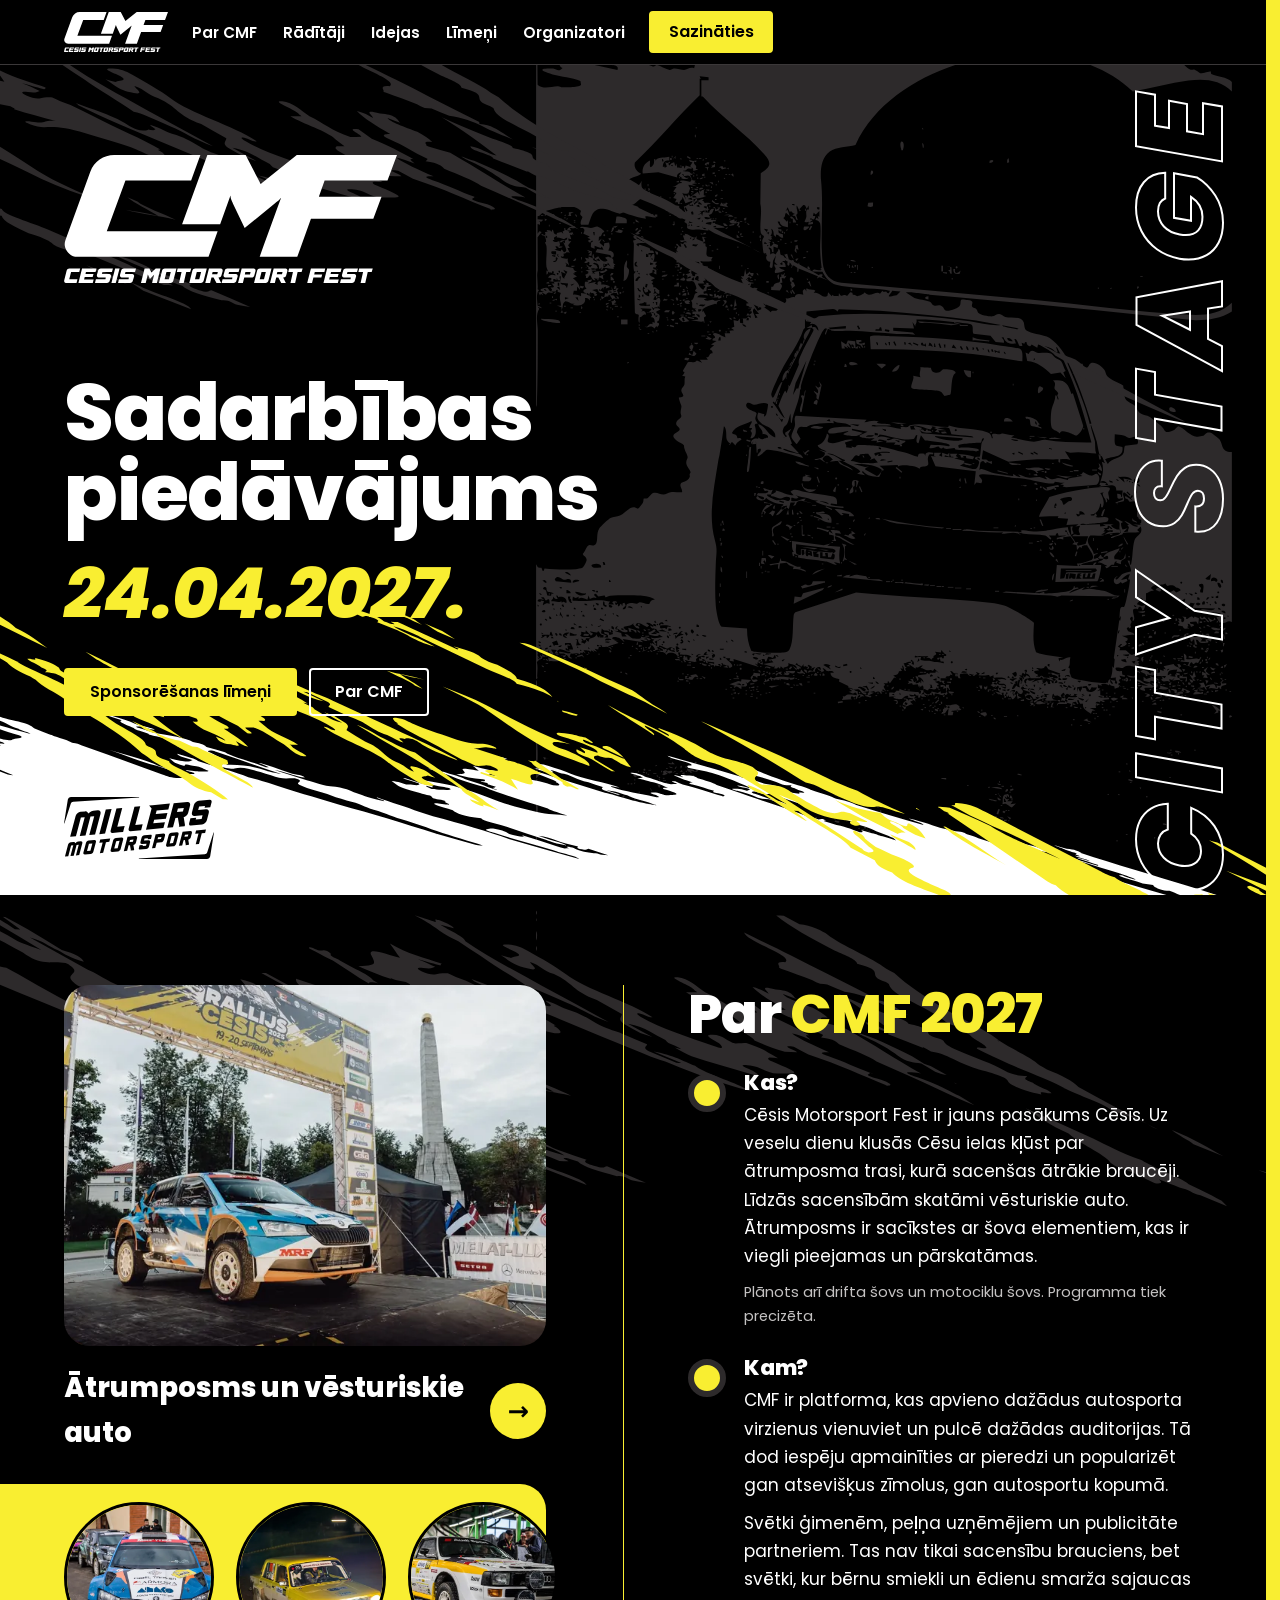
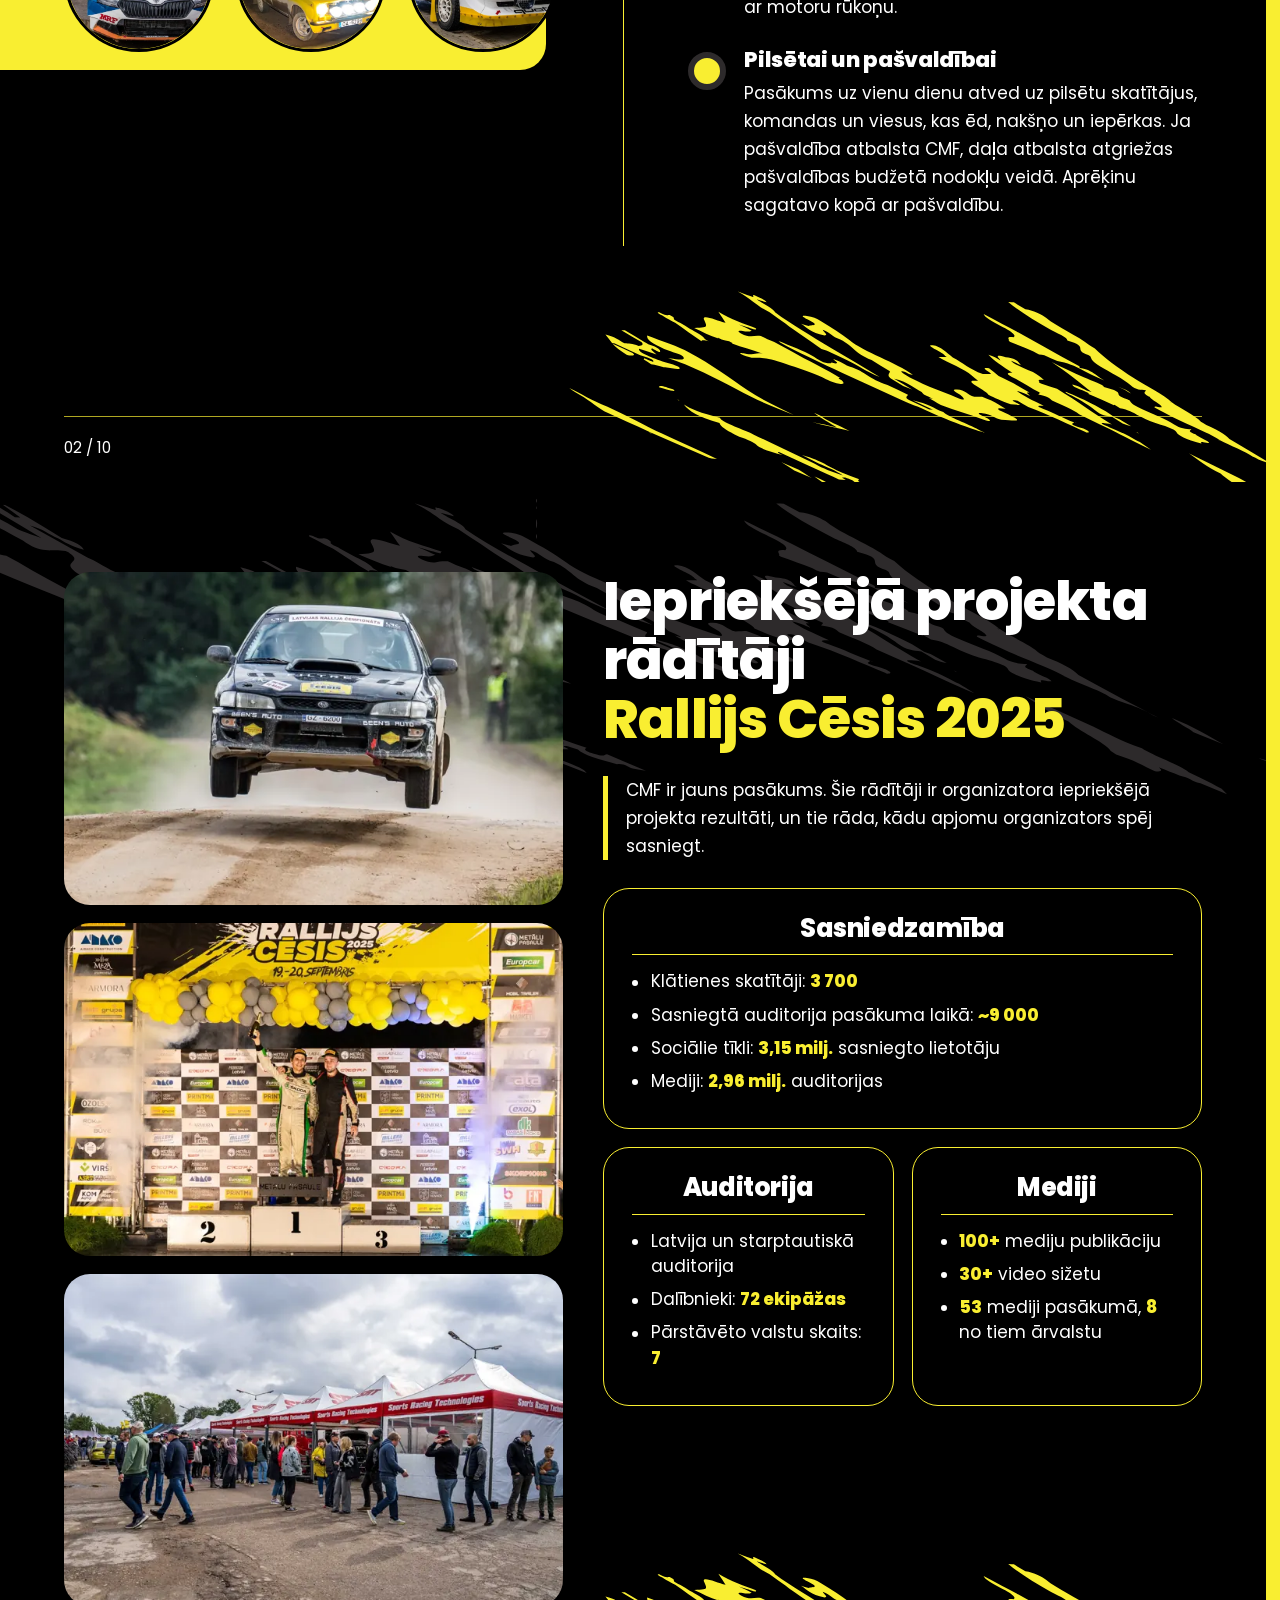
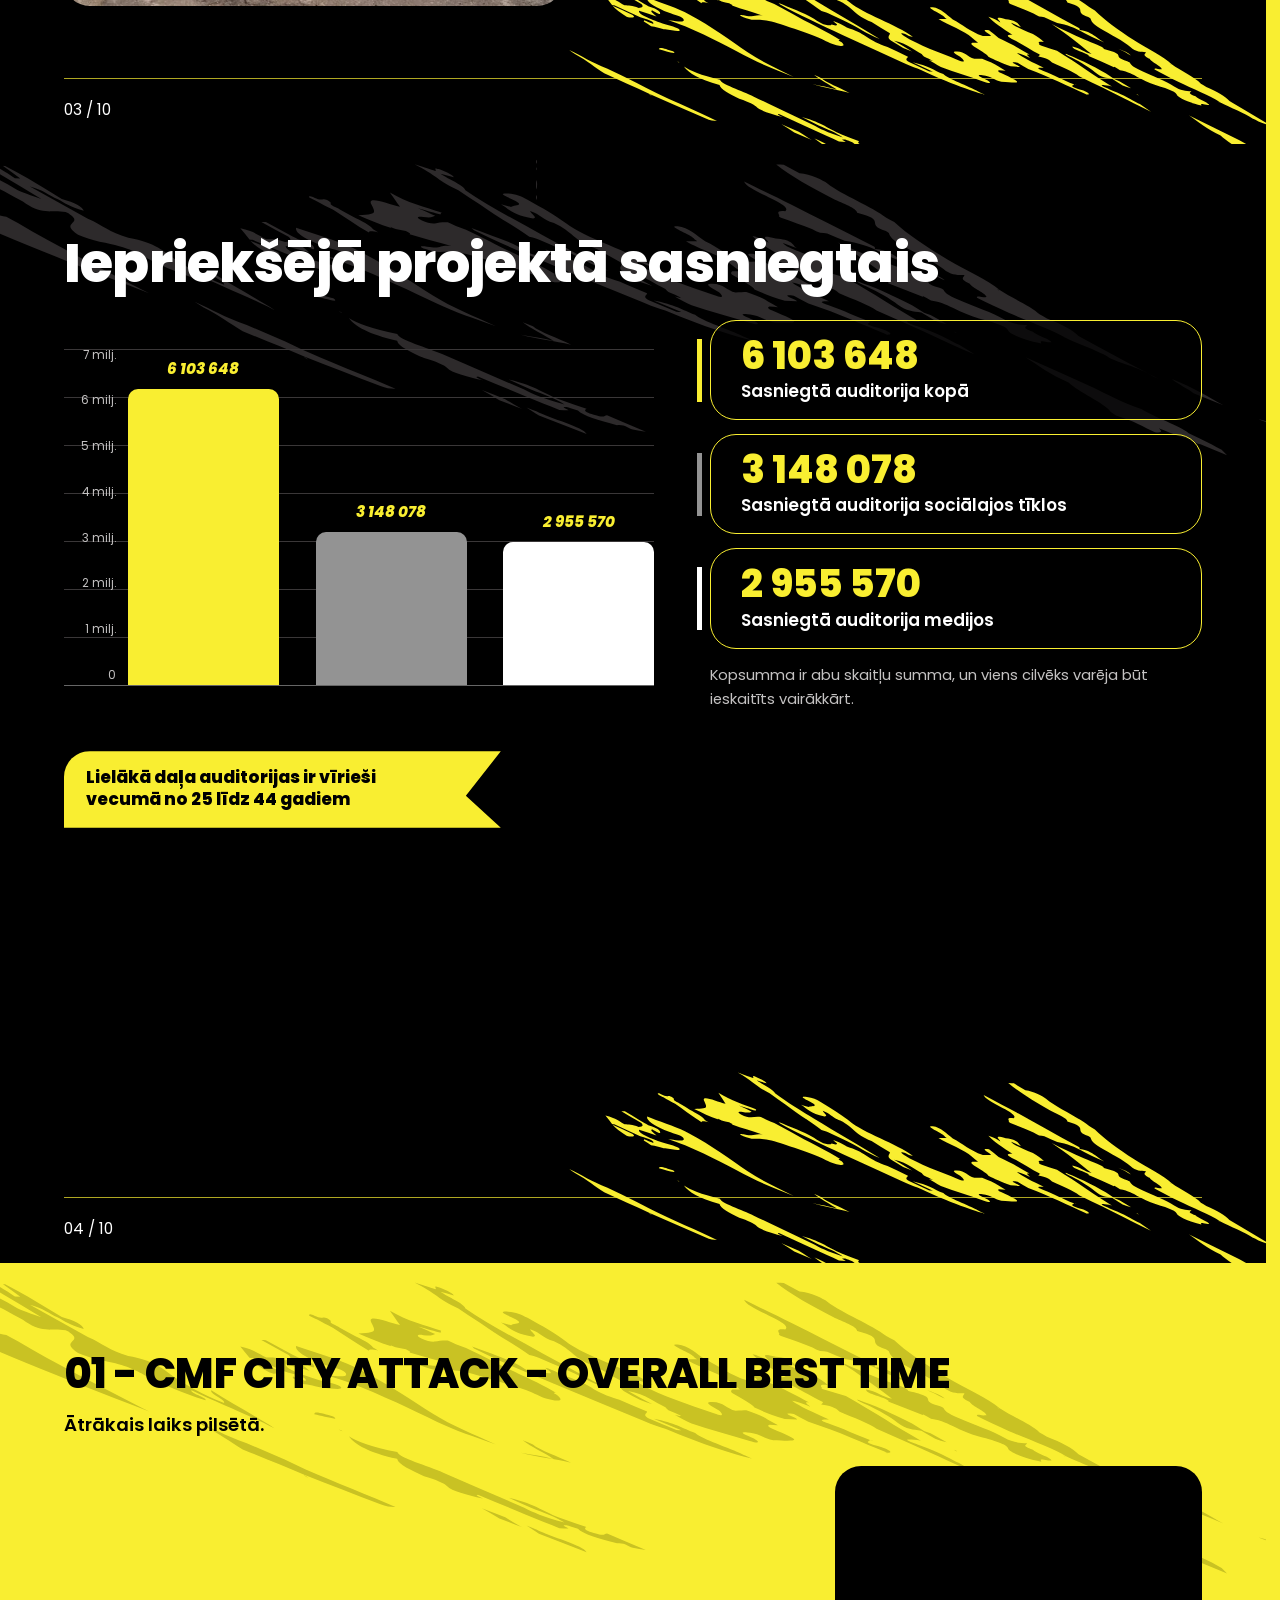
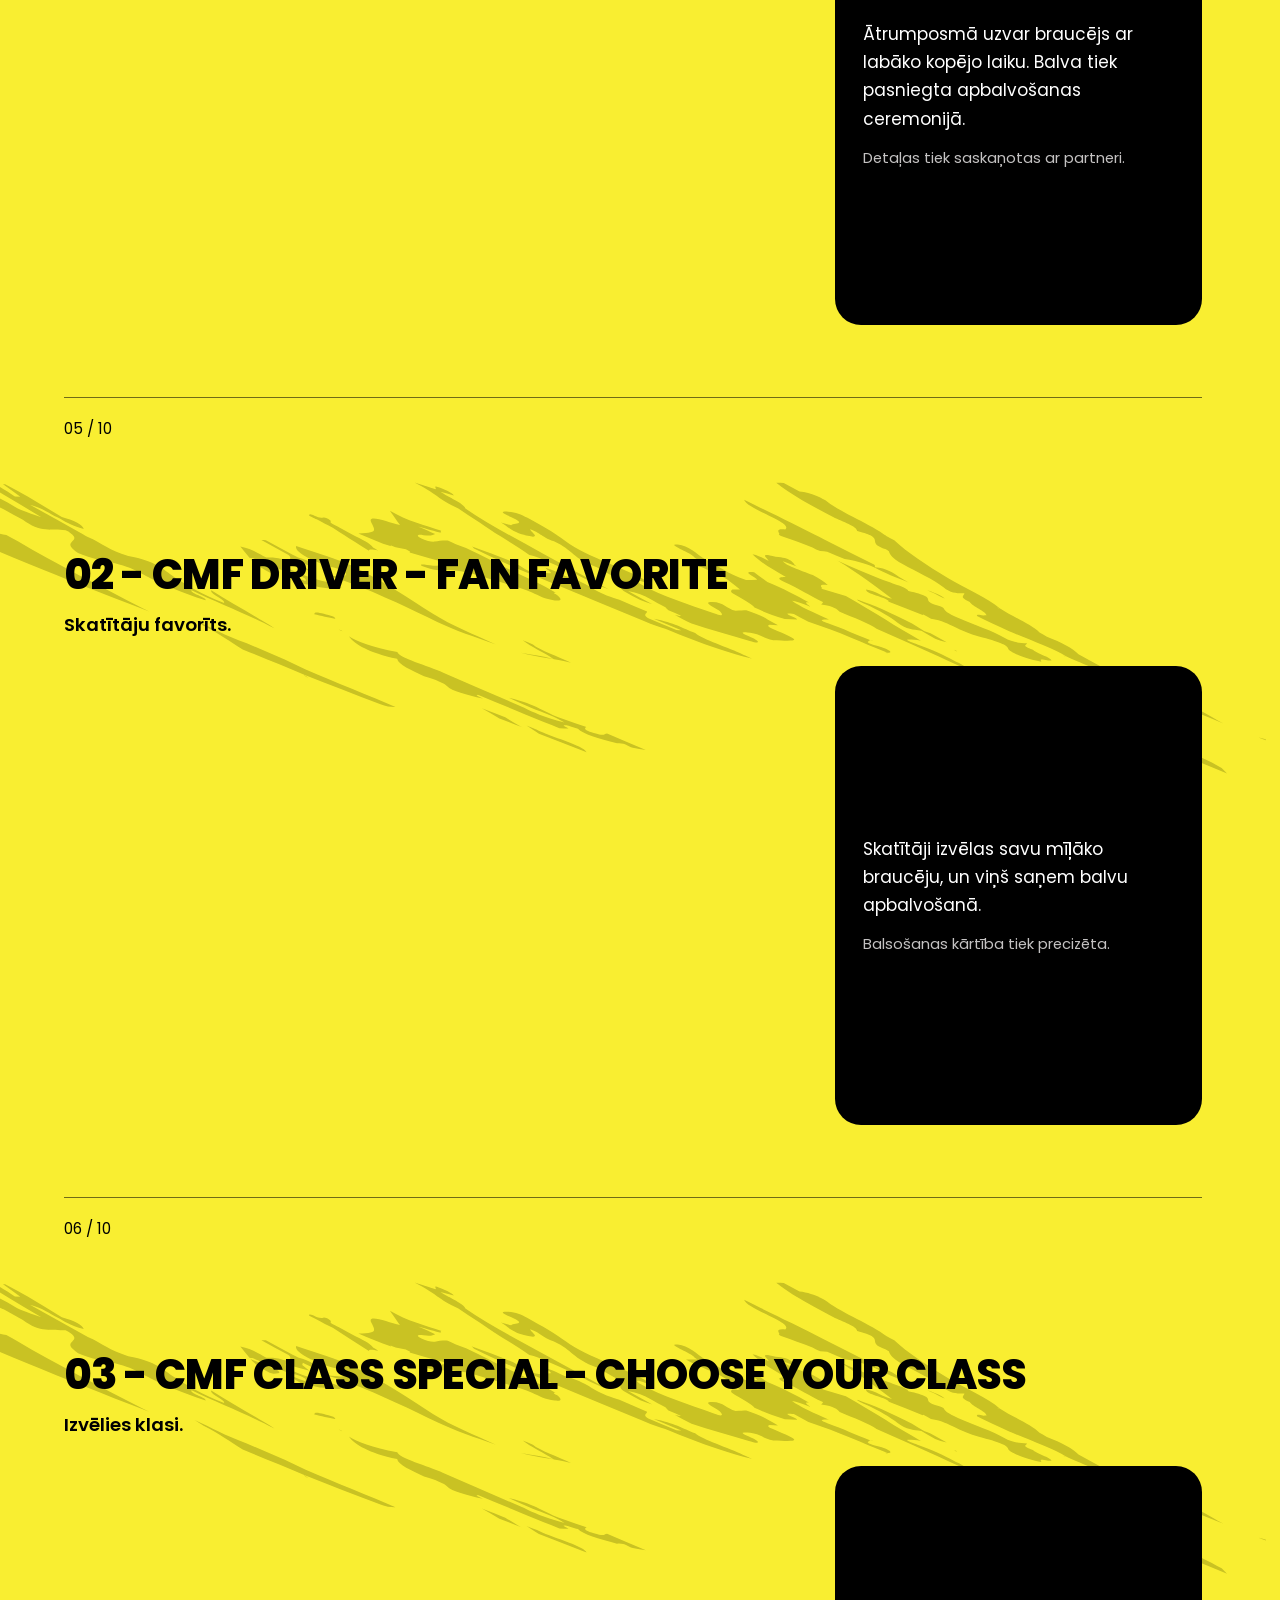
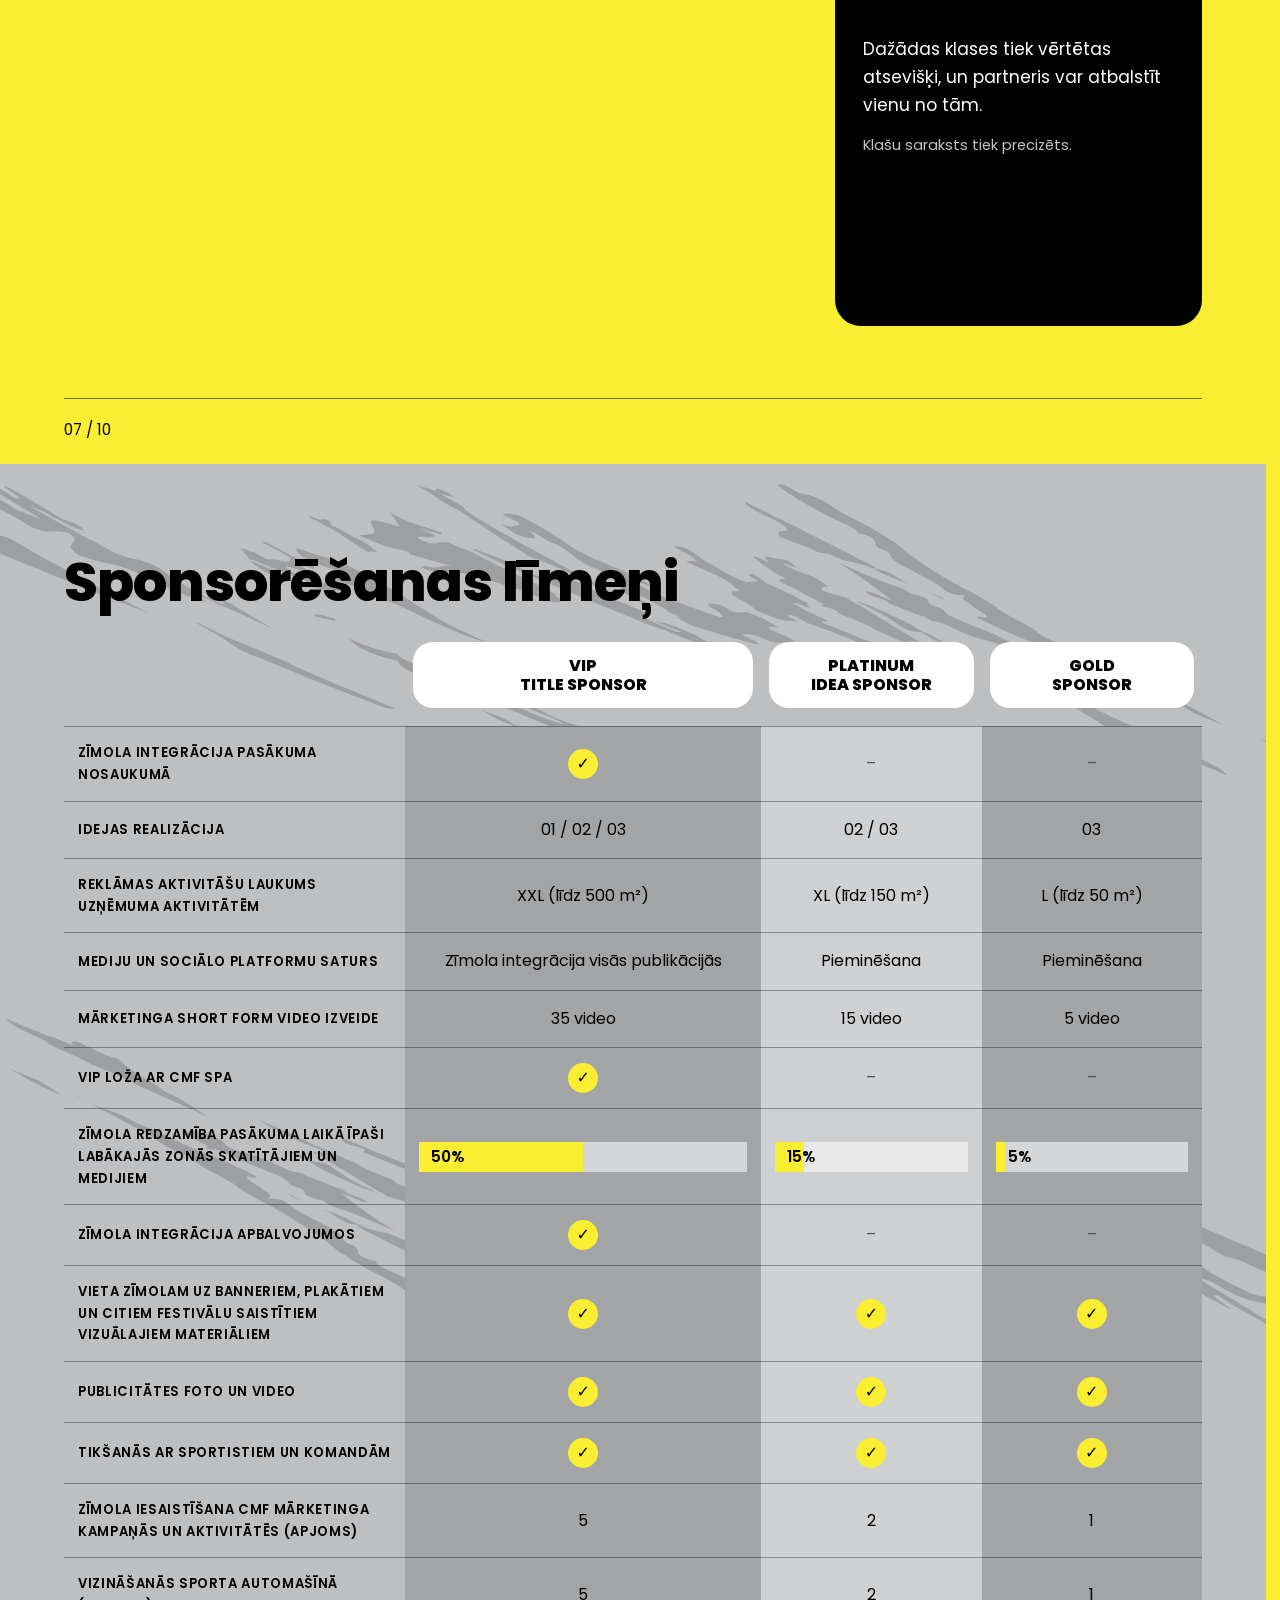
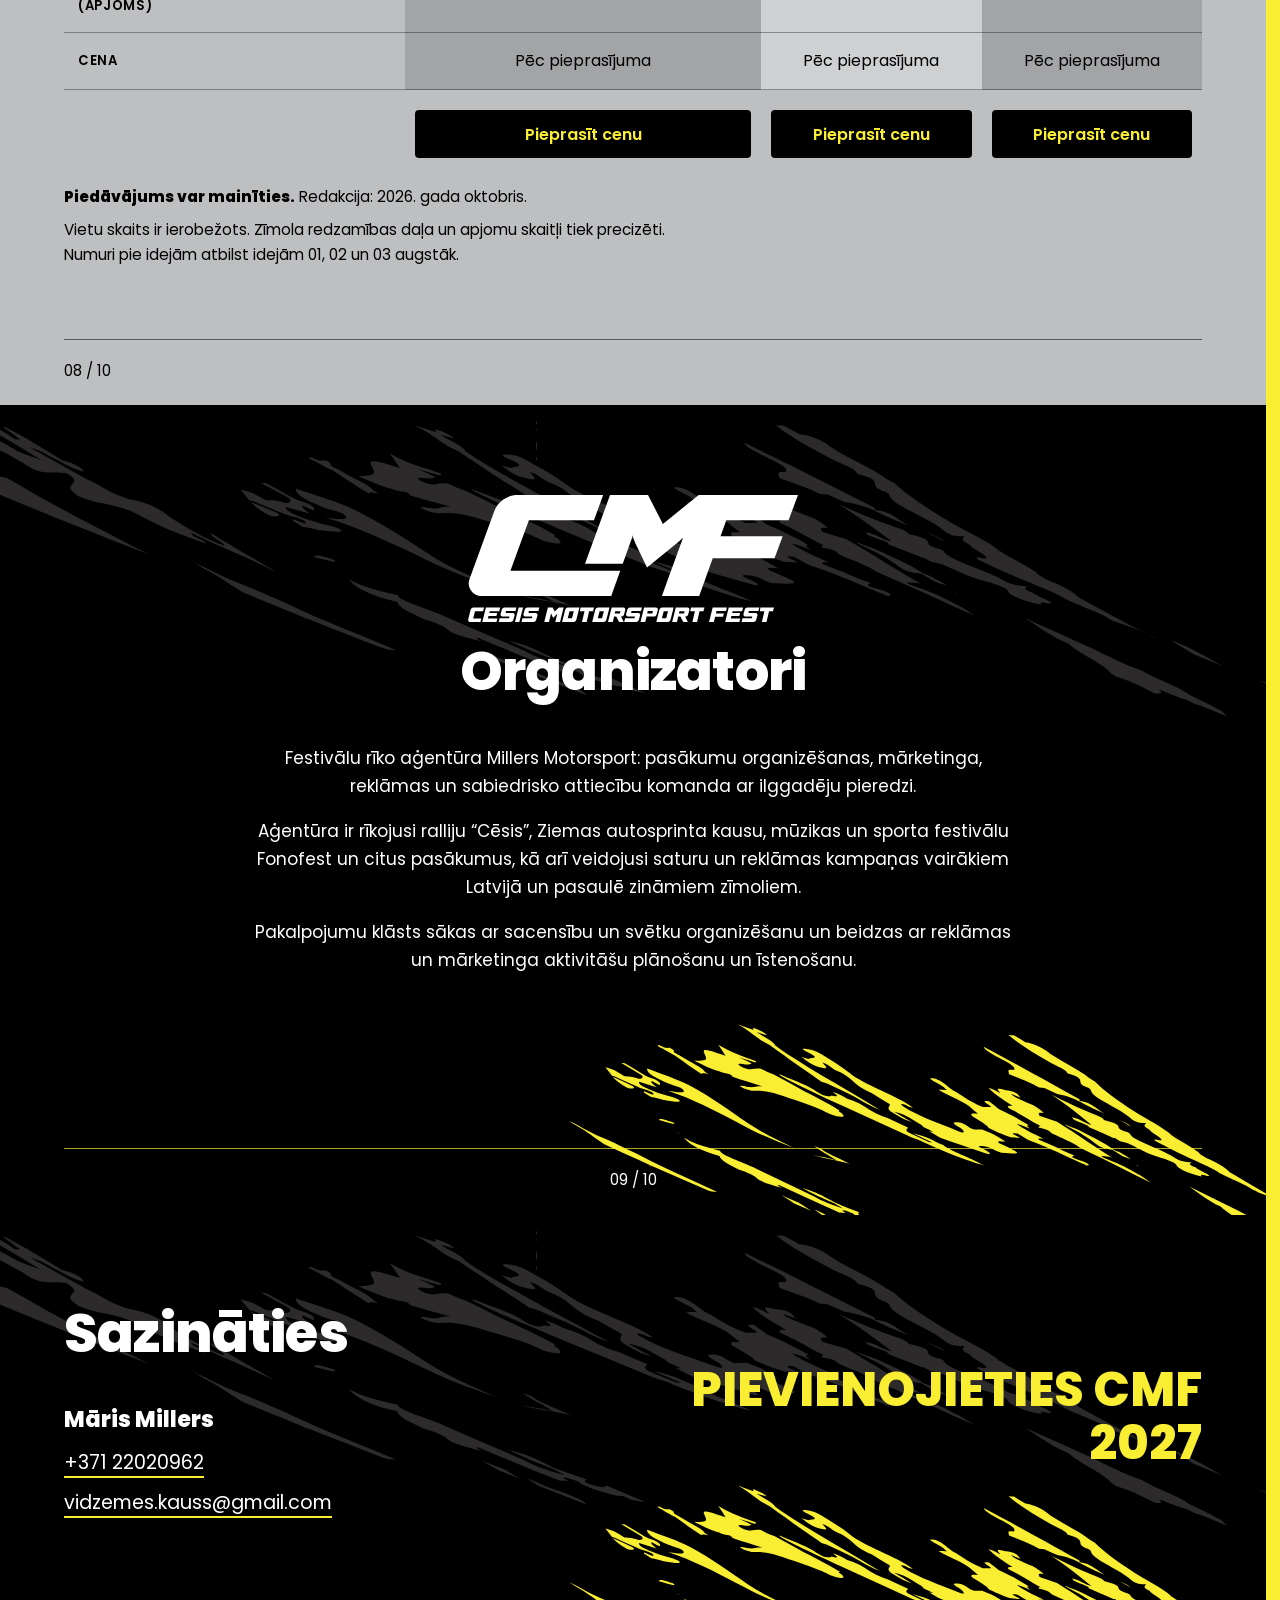
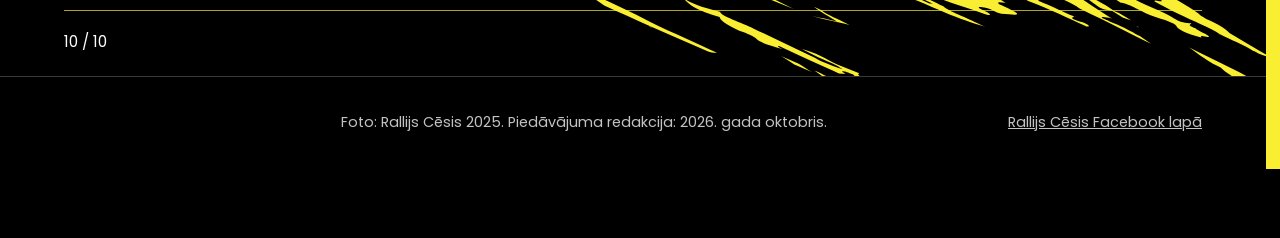
==== commit 05a6c7d1: "Replace flat upload with site in correct folder structure" ====
--- a/index.html
+++ b/index.html
@@ -1,333 +1,3 @@
-<!doctype html>
-<html lang="lv">
-<head>
-<meta charset="utf-8">
-<meta name="viewport" content="width=device-width,initial-scale=1">
-<title>Cēsis Motorsport Fest: sadarbības piedāvājums</title>
-<meta name="description" content="Cēsis Motorsport Fest ir jauns motorsporta pasākums Cēsu ielās 2027. gada 24. aprīlī. Sadarbības iespējas, idejas un sponsorēšanas līmeņi.">
-<meta property="og:title" content="Cēsis Motorsport Fest: sadarbības piedāvājums">
-<meta property="og:description" content="Jauns pilsētas ātrumposms Cēsīs, 24.04.2027.">
-<meta property="og:image" content="img/og.jpg">
-<meta property="og:locale" content="lv_LV">
-<meta name="theme-color" content="#000000">
-<link rel="icon" href="../assets/cmf-logo.svg" type="image/svg+xml">
-<link rel="preload" href="../assets/fonts/poppins-800i.woff2" as="font" type="font/woff2" crossorigin>
-<link rel="stylesheet" href="style.css">
-</head>
-<body>
-<a class="skip" href="#saturs">Uz saturu</a>
-
-<header class="nav">
-  <div class="nav-in">
-    <a href="#" aria-label="Cēsis Motorsport Fest, uz sākumu"><img class="logo" src="../assets/cmf-logo.svg" width="104" height="40" alt="CMF Cēsis Motorsport Fest"></a>
-    <nav aria-label="Sadaļas">
-      <ul>
-        <li><a href="#par-cmf">Par CMF</a></li>
-        <li><a href="#raditaji">Rādītāji</a></li>
-        <li><a href="#idejas">Idejas</a></li>
-        <li><a href="#limeni">Līmeņi</a></li>
-        <li><a href="#organizatori">Organizatori</a></li>
-      </ul>
-    </nav>
-    <a class="btn btn-solid" href="#sazinaties">Sazināties</a>
-  </div>
-</header>
-
-<main id="saturs">
-
-<!-- 01 cover -->
-<section class="cover">
-  <div class="cover-art" aria-hidden="true"></div>
-  <div class="cover-in">
-    <img class="big-logo" src="../assets/cmf-logo.svg" width="340" height="131" alt="CMF Cēsis Motorsport Fest">
-    <h1>Sadarbības<br>piedāvājums</h1>
-    <p class="date">24.04.2027.</p>
-    <div class="actions">
-      <a class="btn btn-solid" href="#limeni">Sponsorēšanas līmeņi</a>
-      <a class="btn btn-line" href="#par-cmf">Par CMF</a>
-    </div>
-  </div>
-  <div class="cover-tag" aria-hidden="true">CITY STAGE</div>
-  <img class="cover-by" src="../assets/millers-logo-dark.svg" width="150" height="62" alt="Millers Motorsport">
-</section>
-
-<!-- 02 -->
-<section class="slide" id="par-cmf">
-  <div class="slide-in split">
-    <div>
-      <figure class="big-photo" style="margin:0"><img src="img/about-a-1200.webp" srcset="img/about-a-640.webp 640w, img/about-a-1200.webp 1200w" sizes="(min-width:960px) 480px, 100vw" width="1200" height="899" alt="Rallija auto uz starta rampas zem Rallijs Cēsis arkas, pa labi balts obelisks" loading="lazy"></figure>
-      <p class="cap">Ātrumposms un vēsturiskie auto <span class="ring" aria-hidden="true">→</span></p>
-      <div class="dots" aria-hidden="true">
-        <img src="img/p613-640.webp" alt="" width="150" height="150" loading="lazy">
-        <img src="img/p405-640.webp" alt="" width="150" height="150" loading="lazy">
-        <img src="img/idea3-a-640.webp" alt="" width="150" height="150" loading="lazy">
-      </div>
-    </div>
-    <div class="copy">
-      <h2 class="title">Par <span class="y">CMF 2027</span></h2>
-      <ul class="bul">
-        <li>
-          <h3>Kas?</h3>
-          <p>Cēsis Motorsport Fest ir jauns pasākums Cēsīs. Uz veselu dienu klusās Cēsu ielas kļūst par ātrumposma trasi, kurā sacenšas ātrākie braucēji. Līdzās sacensībām skatāmi vēsturiskie auto. Ātrumposms ir sacīkstes ar šova elementiem, kas ir viegli pieejamas un pārskatāmas.</p>
-          <p class="note">Plānots arī drifta šovs un motociklu šovs. Programma tiek precizēta.</p>
-        </li>
-        <li>
-          <h3>Kam?</h3>
-          <p>CMF ir platforma, kas apvieno dažādus autosporta virzienus vienuviet un pulcē dažādas auditorijas. Tā dod iespēju apmainīties ar pieredzi un popularizēt gan atsevišķus zīmolus, gan autosportu kopumā.</p>
-          <p>Svētki ģimenēm, peļņa uzņēmējiem un publicitāte partneriem. Tas nav tikai sacensību brauciens, bet svētki, kur bērnu smiekli un ēdienu smarža sajaucas ar motoru rūkoņu.</p>
-        </li>
-        <li>
-          <h3>Pilsētai un pašvaldībai</h3>
-          <p>Pasākums uz vienu dienu atved uz pilsētu skatītājus, komandas un viesus, kas ēd, nakšņo un iepērkas. Ja pašvaldība atbalsta CMF, daļa atbalsta atgriežas pašvaldības budžetā nodokļu veidā. Aprēķinu sagatavo kopā ar pašvaldību.</p>
-        </li>
-      </ul>
-    </div>
-  </div>
-  <div class="slide-foot">02 / 10</div>
-</section>
-
-<!-- 03 -->
-<section class="slide" id="raditaji">
-  <div class="slide-in cols3">
-    <div class="photos">
-      <img src="img/reach-b-1200.webp" srcset="img/reach-b-640.webp 640w, img/reach-b-1200.webp 1200w" sizes="(min-width:960px) 460px, 100vw" width="1200" height="800" alt="Rallija auto lido pāri kalniņam, uz nogāzes sēž skatītāji" loading="lazy">
-      <img src="img/p800-1200.webp" srcset="img/p800-640.webp 640w, img/p800-1200.webp 1200w" sizes="(min-width:960px) 460px, 100vw" width="1200" height="800" alt="Apbalvošana Cēsu laukumā: uzvarētāji uz pjedestāla" loading="lazy">
-      <img src="img/org-1200.webp" srcset="img/org-640.webp 640w, img/org-1200.webp 1200w" sizes="(min-width:960px) 460px, 100vw" width="1200" height="800" alt="Servisa parks Cēsu pilsētā: komandu telts un cilvēki starp sacensību auto" loading="lazy">
-    </div>
-    <div>
-      <h2 class="title head-r">Iepriekšējā projekta rādītāji<br><span class="y">Rallijs Cēsis 2025</span></h2>
-      <p class="lead-in">CMF ir jauns pasākums. Šie rādītāji ir organizatora iepriekšējā projekta rezultāti, un tie rāda, kādu apjomu organizators spēj sasniegt.</p>
-      <div class="boxes">
-        <div class="box wide">
-          <h3>Sasniedzamība</h3>
-          <ul>
-            <li>Klātienes skatītāji: <b>3 700</b></li>
-            <li>Sasniegtā auditorija pasākuma laikā: <b>~9 000</b></li>
-            <li>Sociālie tīkli: <b>3,15 milj.</b> sasniegto lietotāju</li>
-            <li>Mediji: <b>2,96 milj.</b> auditorijas</li>
-          </ul>
-        </div>
-        <div class="box">
-          <h3>Auditorija</h3>
-          <ul>
-            <li>Latvija un starptautiskā auditorija</li>
-            <li>Dalībnieki: <b>72 ekipāžas</b></li>
-            <li>Pārstāvēto valstu skaits: <b>7</b></li>
-          </ul>
-        </div>
-        <div class="box">
-          <h3>Mediji</h3>
-          <ul>
-            <li><b>100+</b> mediju publikāciju</li>
-            <li><b>30+</b> video sižetu</li>
-            <li><b>53</b> mediji pasākumā, <b>8</b> no tiem ārvalstu</li>
-          </ul>
-        </div>
-      </div>
-    </div>
-  </div>
-  <div class="slide-foot">03 / 10</div>
-</section>
-
-<!-- 05 -->
-<section class="slide" id="auditorija">
-  <div class="slide-in">
-    <h2 class="title">Iepriekšējā projektā sasniegtais</h2>
-    <div class="chart-wrap">
-      <div class="chart" role="img" aria-label="Stabiņu diagramma: kopā 6 103 648, sociālajos tīklos 3 148 078, medijos 2 955 570">
-        <div class="ax" aria-hidden="true"><span>0</span><span>1 milj.</span><span>2 milj.</span><span>3 milj.</span><span>4 milj.</span><span>5 milj.</span><span>6 milj.</span><span>7 milj.</span></div>
-        <div class="col t" style="height:87.2%"><b>6 103 648</b></div>
-        <div class="col s" style="height:45%"><b>3 148 078</b></div>
-        <div class="col m" style="height:42.2%"><b>2 955 570</b></div>
-      </div>
-      <div class="legend">
-        <div class="stat" style="--bar:var(--yellow)"><strong>6 103 648</strong><span>Sasniegtā auditorija kopā</span></div>
-        <div class="stat" style="--bar:#939393"><strong>3 148 078</strong><span>Sasniegtā auditorija sociālajos tīklos</span></div>
-        <div class="stat" style="--bar:var(--white)"><strong>2 955 570</strong><span>Sasniegtā auditorija medijos</span></div>
-        <p class="note" style="margin:0">Kopsumma ir abu skaitļu summa, un viens cilvēks varēja būt ieskaitīts vairākkārt.</p>
-      </div>
-    </div>
-    <div class="bottom-photos">
-      <figure class="pic" style="margin:0"><img src="img/idea2-a-1200.webp" srcset="img/idea2-a-640.webp 640w, img/idea2-a-1200.webp 1200w" sizes="(min-width:760px) 560px, 100vw" width="1200" height="800" alt="Sarkans Audi uz rampas, aiz barjeras skatītāji" loading="lazy"><figcaption class="splash">Lielākā daļa auditorijas ir vīrieši vecumā no 25 līdz 44 gadiem</figcaption></figure>
-      <figure class="pic" style="margin:0"><img src="img/p185-1200.webp" srcset="img/p185-640.webp 640w, img/p185-1200.webp 1200w" sizes="(min-width:760px) 560px, 100vw" width="1200" height="800" alt="Rallija auto uz starta rampas zem Rallijs Cēsis arkas" loading="lazy"></figure>
-    </div>
-  </div>
-  <div class="slide-foot">04 / 10</div>
-</section>
-
-<!-- 06-08 ideas -->
-<section class="slide ylw light" id="idejas">
-  <div class="slide-in">
-    <h2 class="ytitle">01 - CMF City Attack - Overall best time</h2>
-    <p class="ysub">Ātrākais laiks pilsētā.</p>
-    <div class="igrid">
-      <figure class="pic" style="margin:0"><img src="img/idea1-a-1200.webp" alt="Zils Subaru uz starta rampas dūmu mākonī" width="1200" height="800" loading="lazy"></figure>
-      <figure class="pic" style="margin:0"><img src="img/p185-640.webp" alt="Rallija auto uz starta rampas zem arkas" width="640" height="427" loading="lazy"></figure>
-      <div class="itext">
-        <p>Ātrumposmā uzvar braucējs ar labāko kopējo laiku. Balva tiek pasniegta apbalvošanas ceremonijā.</p>
-        <p class="note">Detaļas tiek saskaņotas ar partneri.</p>
-      </div>
-    </div>
-  </div>
-  <div class="slide-foot">05 / 10</div>
-</section>
-
-<section class="slide ylw light" id="driver">
-  <div class="slide-in">
-    <h2 class="ytitle">02 - CMF Driver - Fan favorite</h2>
-    <p class="ysub">Skatītāju favorīts.</p>
-    <div class="igrid">
-      <figure class="pic" style="margin:0"><img src="img/idea2-b-1200.webp" alt="Zils Subaru no aizmugures, aiz barjeras skatītāji" width="1200" height="800" loading="lazy"></figure>
-      <figure class="pic" style="margin:0"><img src="img/p725-1200.webp" alt="Skatītāji pie barjeras Cēsu centrā" width="1200" height="800" loading="lazy"></figure>
-      <div class="itext">
-        <p>Skatītāji izvēlas savu mīļāko braucēju, un viņš saņem balvu apbalvošanā.</p>
-        <p class="note">Balsošanas kārtība tiek precizēta.</p>
-      </div>
-    </div>
-  </div>
-  <div class="slide-foot">06 / 10</div>
-</section>
-
-<section class="slide ylw light" id="klase">
-  <div class="slide-in">
-    <h2 class="ytitle">03 - CMF Class Special - Choose your class</h2>
-    <p class="ysub">Izvēlies klasi.</p>
-    <div class="igrid">
-      <figure class="pic" style="margin:0"><img src="img/idea3-a-1200.webp" alt="Audi quattro rallija auto servisa zonā" width="1200" height="800" loading="lazy"></figure>
-      <figure class="pic" style="margin:0"><img src="img/idea3-b-1200.webp" alt="Dzeltens vēsturisks Lada rallija auto, ap to skatītāji" width="1200" height="800" loading="lazy"></figure>
-      <div class="itext">
-        <p>Dažādas klases tiek vērtētas atsevišķi, un partneris var atbalstīt vienu no tām.</p>
-        <p class="note">Klašu saraksts tiek precizēts.</p>
-      </div>
-    </div>
-  </div>
-  <div class="slide-foot">07 / 10</div>
-</section>
-
-<!-- 09 tiers -->
-<section class="slide grey light" id="limeni">
-  <div class="slide-in">
-    <h2 class="title">Sponsorēšanas līmeņi</h2>
-    <table>
-      <caption class="sr">Sponsorēšanas līmeņu salīdzinājums</caption>
-      <thead>
-        <tr>
-          <th scope="col"><span class="sr">Ko saņem</span></th>
-          <th scope="col"><span class="tier">VIP<small>Title sponsor</small></span></th>
-          <th scope="col"><span class="tier">Platinum<small>Idea sponsor</small></span></th>
-          <th scope="col"><span class="tier">Gold<small>Sponsor</small></span></th>
-        </tr>
-      </thead>
-      <tbody>
-        <tr><th scope="row">Zīmola integrācija pasākuma nosaukumā</th>
-          <td class="c-vip" data-label="VIP"><span class="tick" aria-hidden="true">✓</span><span class="sr">Ir</span></td>
-          <td class="c-plat" data-label="Platinum"><span class="none" aria-hidden="true">–</span><span class="sr">Nav</span></td>
-          <td class="c-gold" data-label="Gold"><span class="none" aria-hidden="true">–</span><span class="sr">Nav</span></td></tr>
-        <tr><th scope="row">Idejas realizācija</th>
-          <td class="c-vip" data-label="VIP">01 / 02 / 03</td>
-          <td class="c-plat" data-label="Platinum">02 / 03</td>
-          <td class="c-gold" data-label="Gold">03</td></tr>
-        <tr><th scope="row">Reklāmas aktivitāšu laukums uzņēmuma aktivitātēm</th>
-          <td class="c-vip" data-label="VIP">XXL (līdz 500 m²)</td>
-          <td class="c-plat" data-label="Platinum">XL (līdz 150 m²)</td>
-          <td class="c-gold" data-label="Gold">L (līdz 50 m²)</td></tr>
-        <tr><th scope="row">Mediju un sociālo platformu saturs</th>
-          <td class="c-vip" data-label="VIP">Zīmola integrācija visās publikācijās</td>
-          <td class="c-plat" data-label="Platinum">Pieminēšana</td>
-          <td class="c-gold" data-label="Gold">Pieminēšana</td></tr>
-        <tr><th scope="row">Mārketinga short form video izveide</th>
-          <td class="c-vip" data-label="VIP">35 video</td>
-          <td class="c-plat" data-label="Platinum">15 video</td>
-          <td class="c-gold" data-label="Gold">5 video</td></tr>
-        <tr><th scope="row">VIP loža ar CMF SPA</th>
-          <td class="c-vip" data-label="VIP"><span class="tick" aria-hidden="true">✓</span><span class="sr">Ir</span></td>
-          <td class="c-plat" data-label="Platinum"><span class="none" aria-hidden="true">–</span><span class="sr">Nav</span></td>
-          <td class="c-gold" data-label="Gold"><span class="none" aria-hidden="true">–</span><span class="sr">Nav</span></td></tr>
-        <tr><th scope="row">Zīmola redzamība pasākuma laikā īpaši labākajās zonās skatītājiem un medijiem</th>
-          <td class="c-vip" data-label="VIP"><span class="bar"><i style="width:50%"></i><span>50%</span></span></td>
-          <td class="c-plat" data-label="Platinum"><span class="bar"><i style="width:15%"></i><span>15%</span></span></td>
-          <td class="c-gold" data-label="Gold"><span class="bar"><i style="width:5%"></i><span>5%</span></span></td></tr>
-        <tr><th scope="row">Zīmola integrācija apbalvojumos</th>
-          <td class="c-vip" data-label="VIP"><span class="tick" aria-hidden="true">✓</span><span class="sr">Ir</span></td>
-          <td class="c-plat" data-label="Platinum"><span class="none" aria-hidden="true">–</span><span class="sr">Nav</span></td>
-          <td class="c-gold" data-label="Gold"><span class="none" aria-hidden="true">–</span><span class="sr">Nav</span></td></tr>
-        <tr><th scope="row">Vieta zīmolam uz banneriem, plakātiem un citiem festivālu saistītiem vizuālajiem materiāliem</th>
-          <td class="c-vip" data-label="VIP"><span class="tick" aria-hidden="true">✓</span><span class="sr">Ir</span></td>
-          <td class="c-plat" data-label="Platinum"><span class="tick" aria-hidden="true">✓</span><span class="sr">Ir</span></td>
-          <td class="c-gold" data-label="Gold"><span class="tick" aria-hidden="true">✓</span><span class="sr">Ir</span></td></tr>
-        <tr><th scope="row">Publicitātes foto un video</th>
-          <td class="c-vip" data-label="VIP"><span class="tick" aria-hidden="true">✓</span><span class="sr">Ir</span></td>
-          <td class="c-plat" data-label="Platinum"><span class="tick" aria-hidden="true">✓</span><span class="sr">Ir</span></td>
-          <td class="c-gold" data-label="Gold"><span class="tick" aria-hidden="true">✓</span><span class="sr">Ir</span></td></tr>
-        <tr><th scope="row">Tikšanās ar sportistiem un komandām</th>
-          <td class="c-vip" data-label="VIP"><span class="tick" aria-hidden="true">✓</span><span class="sr">Ir</span></td>
-          <td class="c-plat" data-label="Platinum"><span class="tick" aria-hidden="true">✓</span><span class="sr">Ir</span></td>
-          <td class="c-gold" data-label="Gold"><span class="tick" aria-hidden="true">✓</span><span class="sr">Ir</span></td></tr>
-        <tr><th scope="row">Zīmola iesaistīšana CMF mārketinga kampaņās un aktivitātēs (apjoms)</th>
-          <td class="c-vip" data-label="VIP">5</td>
-          <td class="c-plat" data-label="Platinum">2</td>
-          <td class="c-gold" data-label="Gold">1</td></tr>
-        <tr><th scope="row">Vizināšanās sporta automašīnā (apjoms)</th>
-          <td class="c-vip" data-label="VIP">5</td>
-          <td class="c-plat" data-label="Platinum">2</td>
-          <td class="c-gold" data-label="Gold">1</td></tr>
-        <tr><th scope="row">Cena</th>
-          <td class="c-vip" data-label="VIP">Pēc pieprasījuma</td>
-          <td class="c-plat" data-label="Platinum">Pēc pieprasījuma</td>
-          <td class="c-gold" data-label="Gold">Pēc pieprasījuma</td></tr>
-      </tbody>
-      <tfoot>
-        <tr><th scope="row"><span class="sr">Pieprasīt cenu</span></th>
-          <td><a class="btn btn-dark" href="mailto:vidzemes.kauss@gmail.com?subject=CMF%20-%20cena%20-%20VIP" aria-label="Pieprasīt cenu: VIP">Pieprasīt cenu</a></td>
-          <td><a class="btn btn-dark" href="mailto:vidzemes.kauss@gmail.com?subject=CMF%20-%20cena%20-%20Platinum" aria-label="Pieprasīt cenu: Platinum">Pieprasīt cenu</a></td>
-          <td><a class="btn btn-dark" href="mailto:vidzemes.kauss@gmail.com?subject=CMF%20-%20cena%20-%20Gold" aria-label="Pieprasīt cenu: Gold">Pieprasīt cenu</a></td></tr>
-      </tfoot>
-    </table>
-    <div class="tnotes">
-      <p><strong>Piedāvājums var mainīties.</strong> Redakcija: 2026. gada oktobris.</p>
-      <p>Vietu skaits ir ierobežots. Zīmola redzamības daļa un apjomu skaitļi tiek precizēti. Numuri pie idejām atbilst idejām 01, 02 un 03 augstāk.</p>
-    </div>
-  </div>
-  <div class="slide-foot">08 / 10</div>
-</section>
-
-<!-- 10 organisers -->
-<section class="slide center" id="organizatori">
-  <div class="slide-in">
-    <img class="big-logo" src="../assets/cmf-logo.svg" width="330" height="127" alt="" loading="lazy">
-    <h2 class="title">Organizatori</h2>
-    <p>Festivālu rīko aģentūra Millers Motorsport: pasākumu organizēšanas, mārketinga, reklāmas un sabiedrisko attiecību komanda ar ilggadēju pieredzi.</p>
-    <p>Aģentūra ir rīkojusi ralliju “Cēsis”, Ziemas autosprinta kausu, mūzikas un sporta festivālu Fonofest un citus pasākumus, kā arī veidojusi saturu un reklāmas kampaņas vairākiem Latvijā un pasaulē zināmiem zīmoliem.</p>
-    <p>Pakalpojumu klāsts sākas ar sacensību un svētku organizēšanu un beidzas ar reklāmas un mārketinga aktivitāšu plānošanu un īstenošanu.</p>
-    <img class="by" src="../assets/millers-logo.svg" width="160" height="66" alt="Millers Motorsport" loading="lazy">
-  </div>
-  <div class="slide-foot">09 / 10</div>
-</section>
-
-<!-- 11 contact -->
-<section class="slide" id="sazinaties">
-  <div class="slide-in contact">
-    <div>
-      <h2 class="title">Sazināties</h2>
-      <p class="who">Māris Millers</p>
-      <ul class="clist">
-        <li><a href="tel:+37122020962">+371 22020962</a></li>
-        <li><a href="mailto:vidzemes.kauss@gmail.com?subject=CMF%20sponsor%C4%93%C5%A1ana">vidzemes.kauss@gmail.com</a></li>
-      </ul>
-    </div>
-    <p class="join">Pievienojieties CMF 2027</p>
-  </div>
-  <div class="slide-foot">10 / 10</div>
-</section>
-
-</main>
-
-<footer>
-  <div class="in">
-    <img src="../assets/millers-logo.svg" width="96" height="40" alt="Millers Motorsport" loading="lazy">
-    <p>Foto: Rallijs Cēsis 2025. Piedāvājuma redakcija: 2026. gada oktobris.</p>
-    <p><a href="https://www.facebook.com/RallyCesis/" rel="noopener">Rallijs Cēsis Facebook lapā</a></p>
-  </div>
-</footer>
-</body>
-</html>
+<!doctype html>
+<html lang="lv"><head><meta charset="utf-8"><meta http-equiv="refresh" content="0;url=sponsori/"><link rel="canonical" href="sponsori/"><title>Cēsis Motorsport Fest</title></head>
+<body><a href="sponsori/">Cēsis Motorsport Fest: sadarbības piedāvājums</a></body></html>
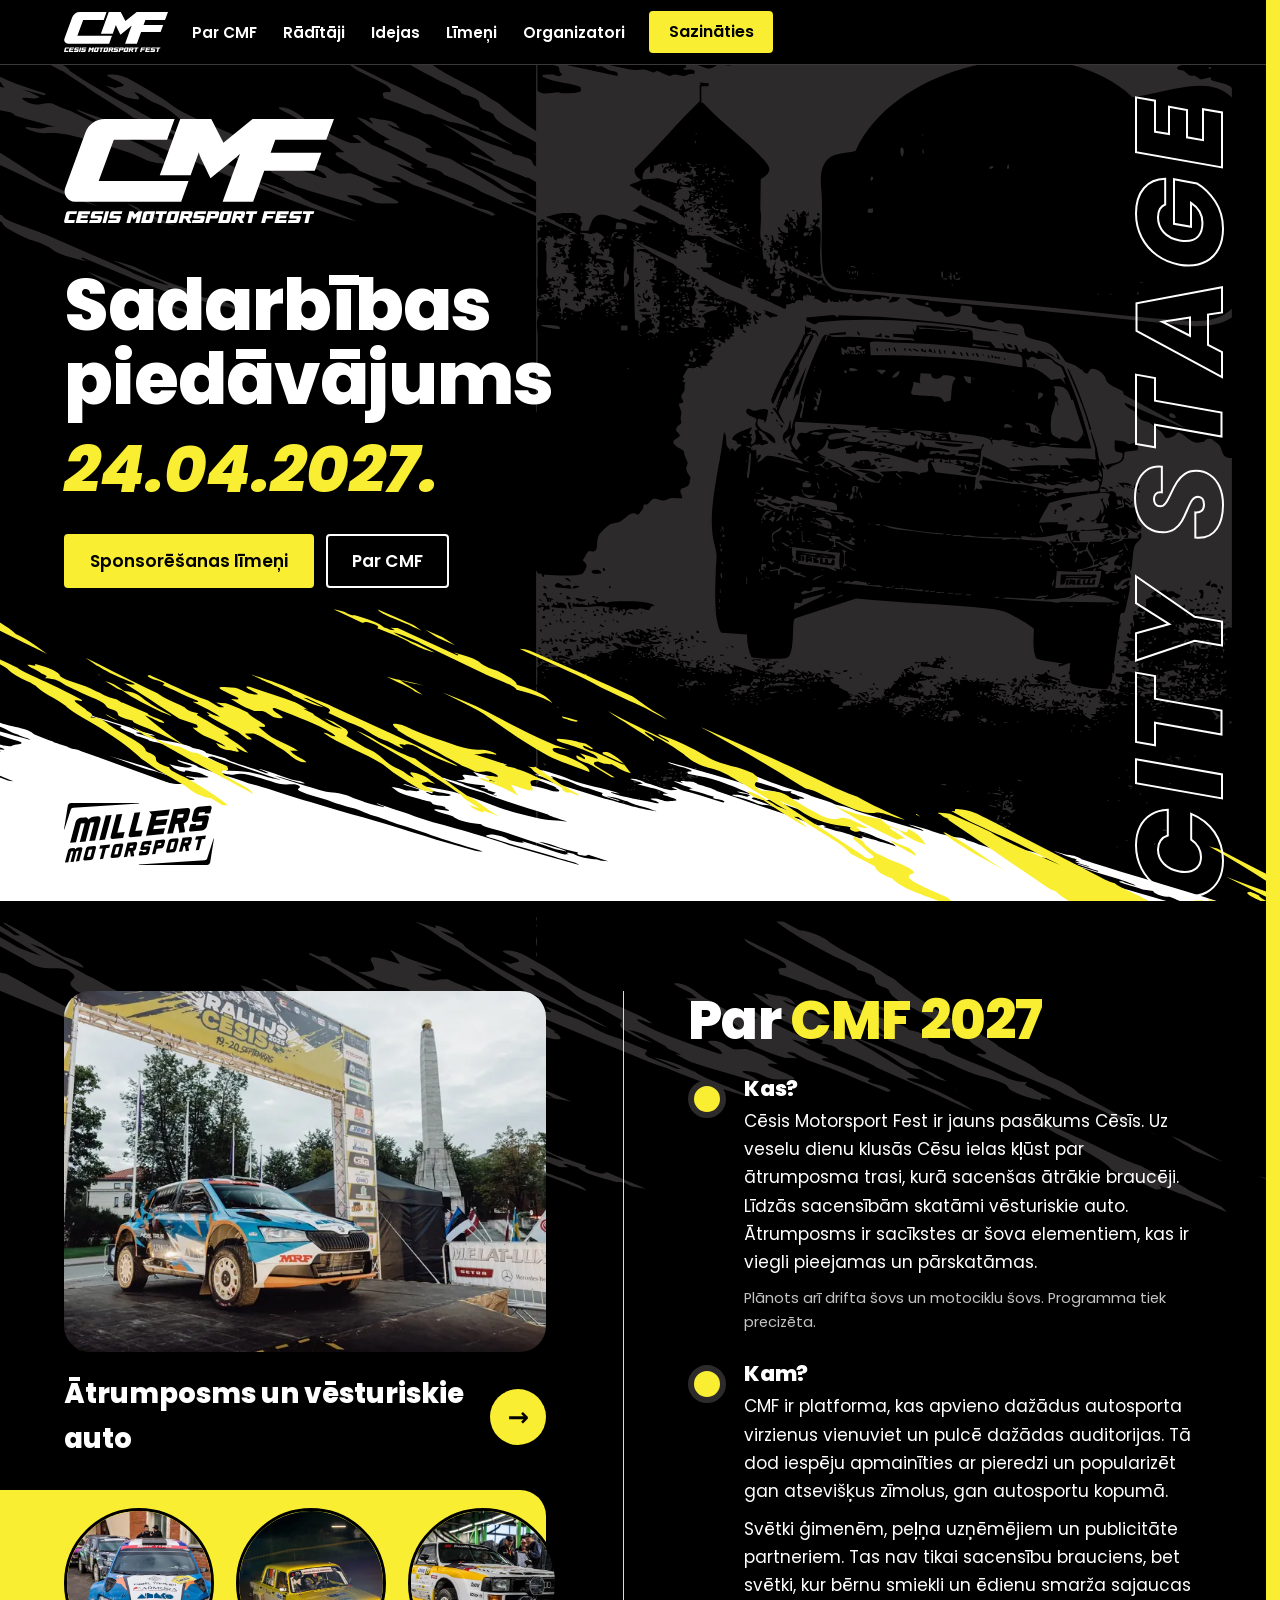
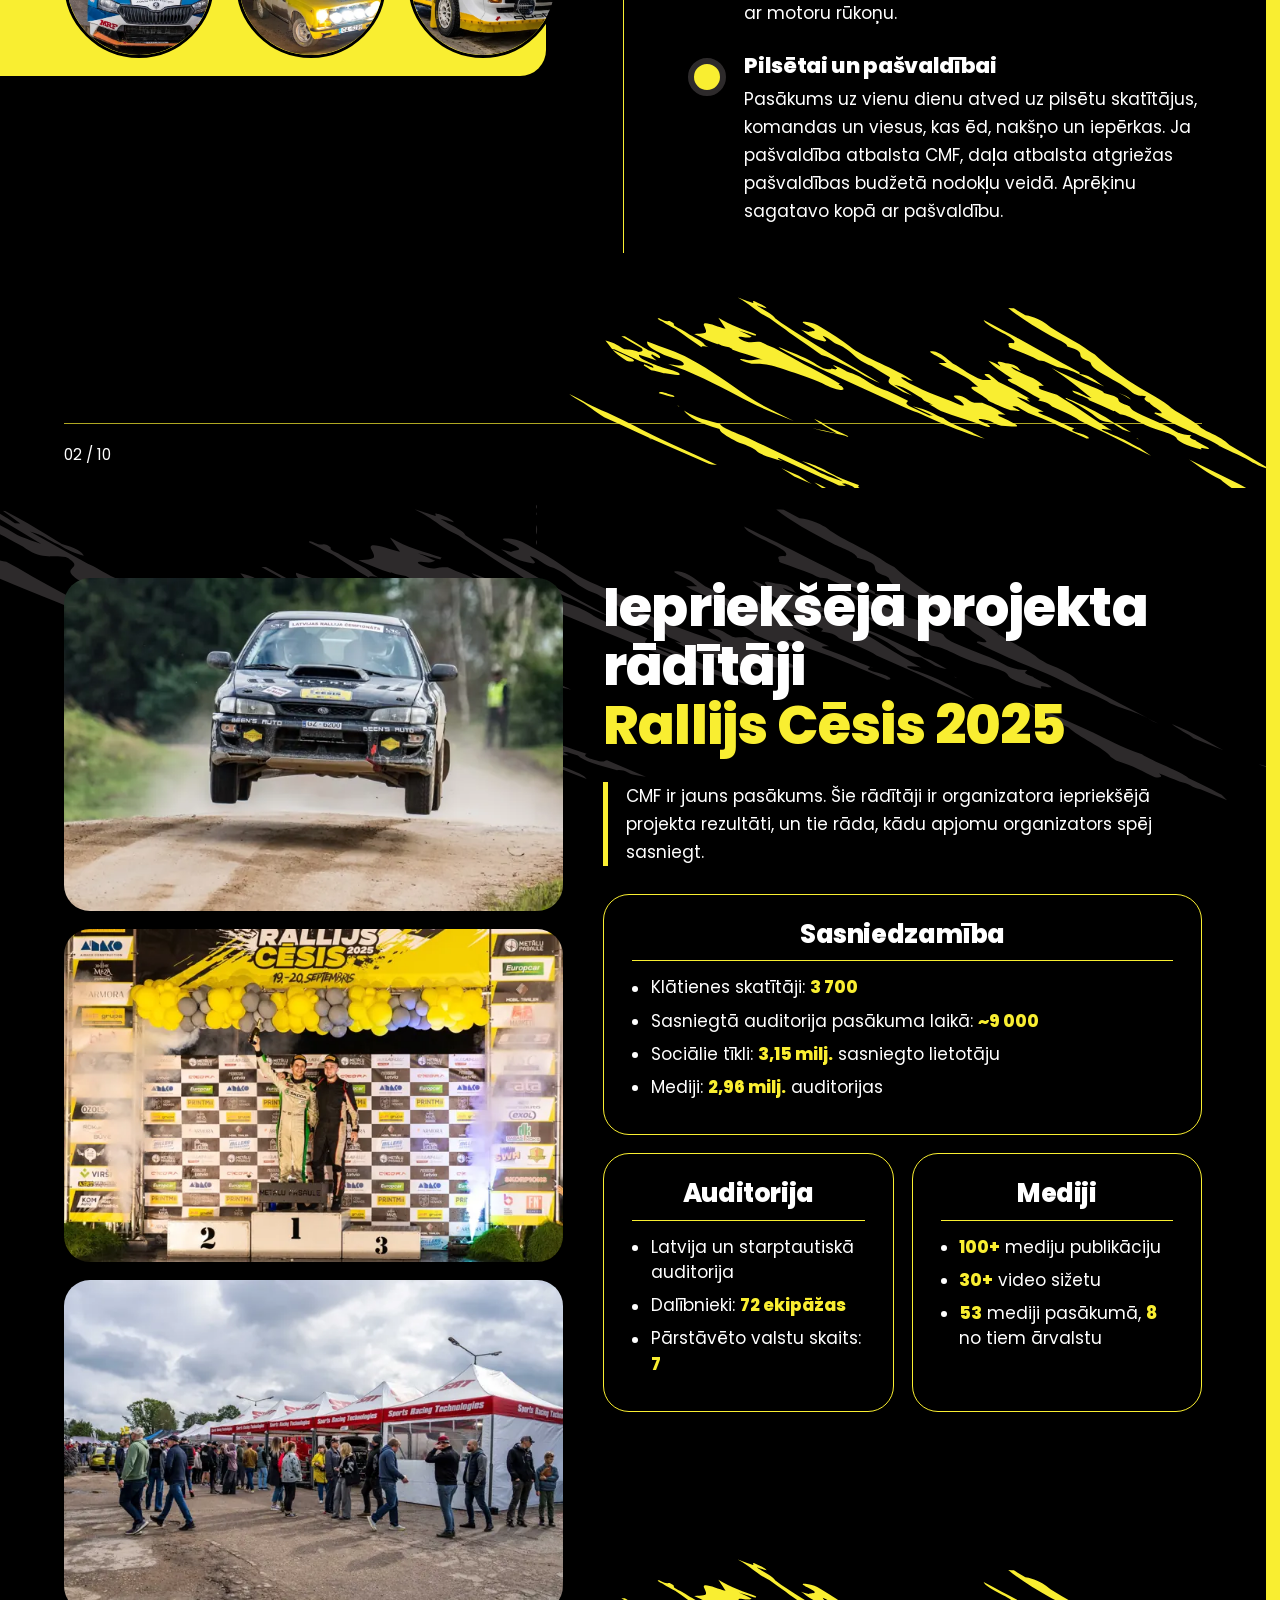
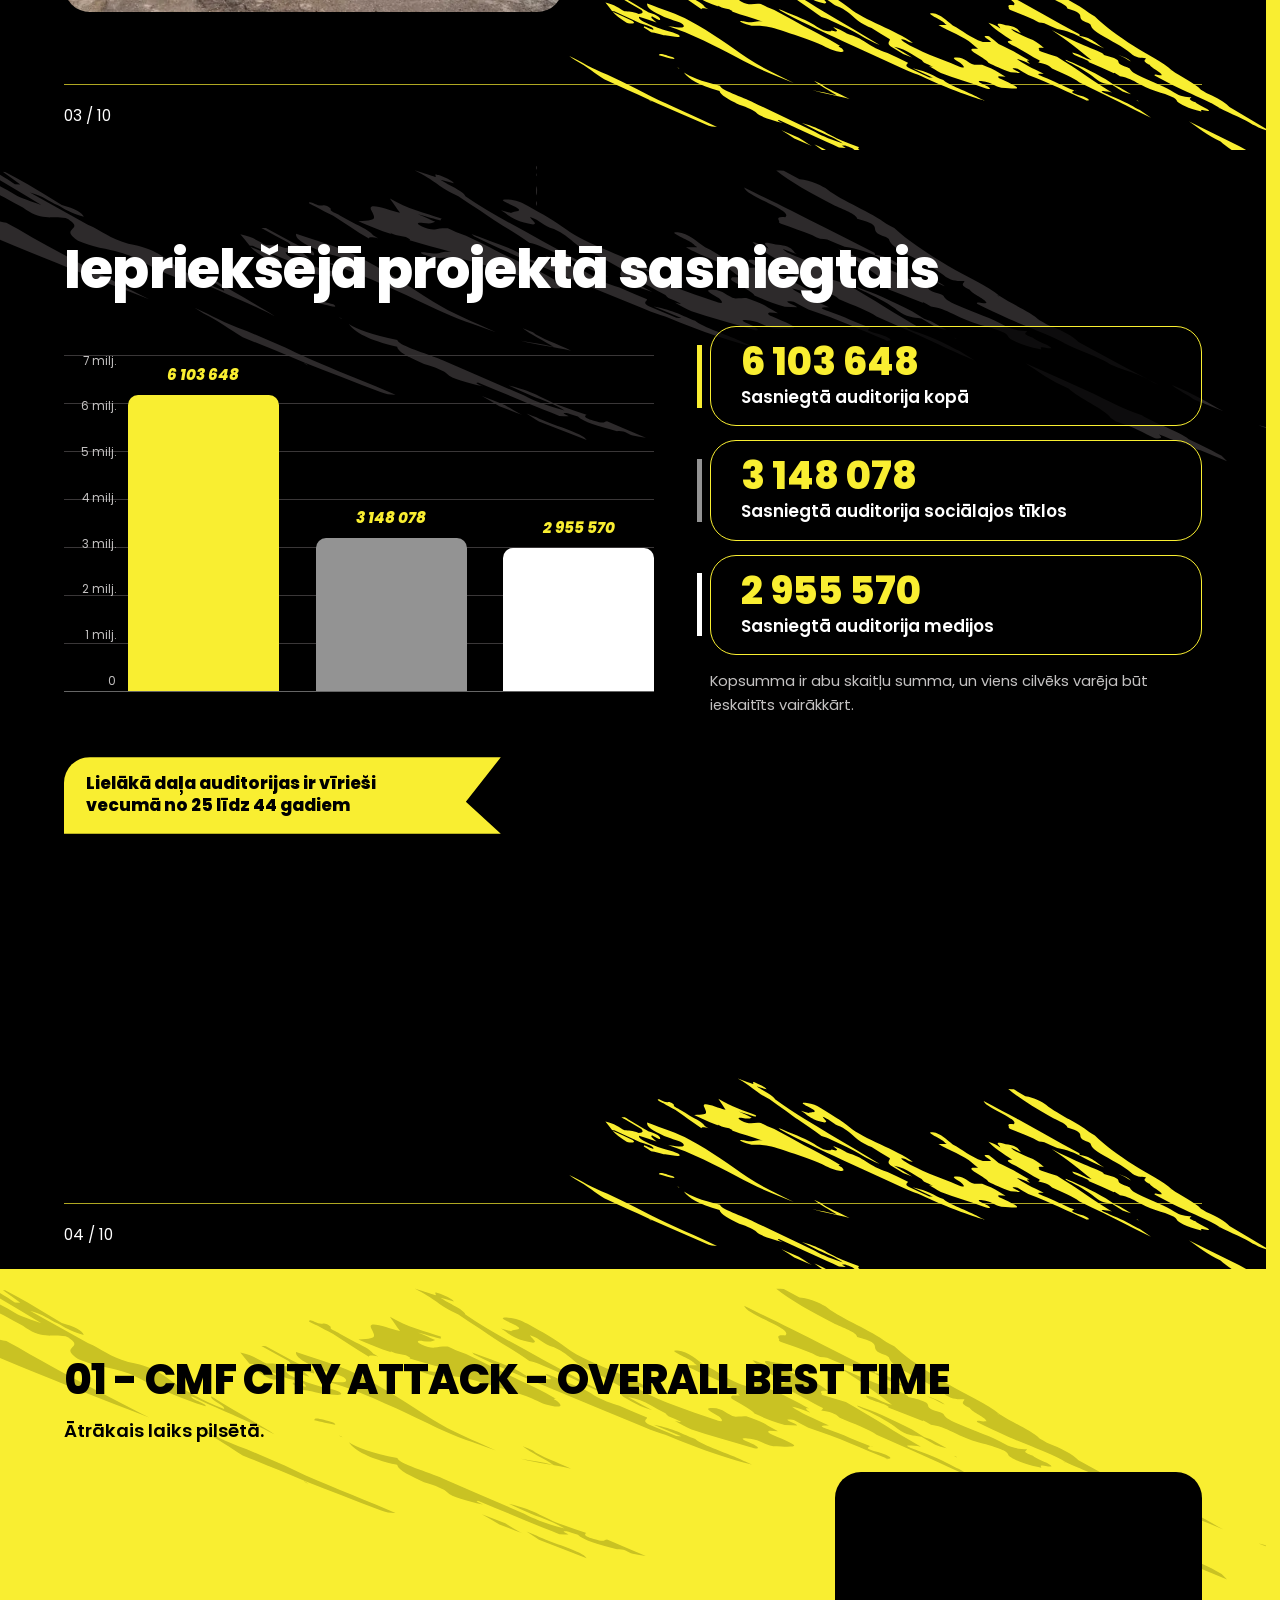
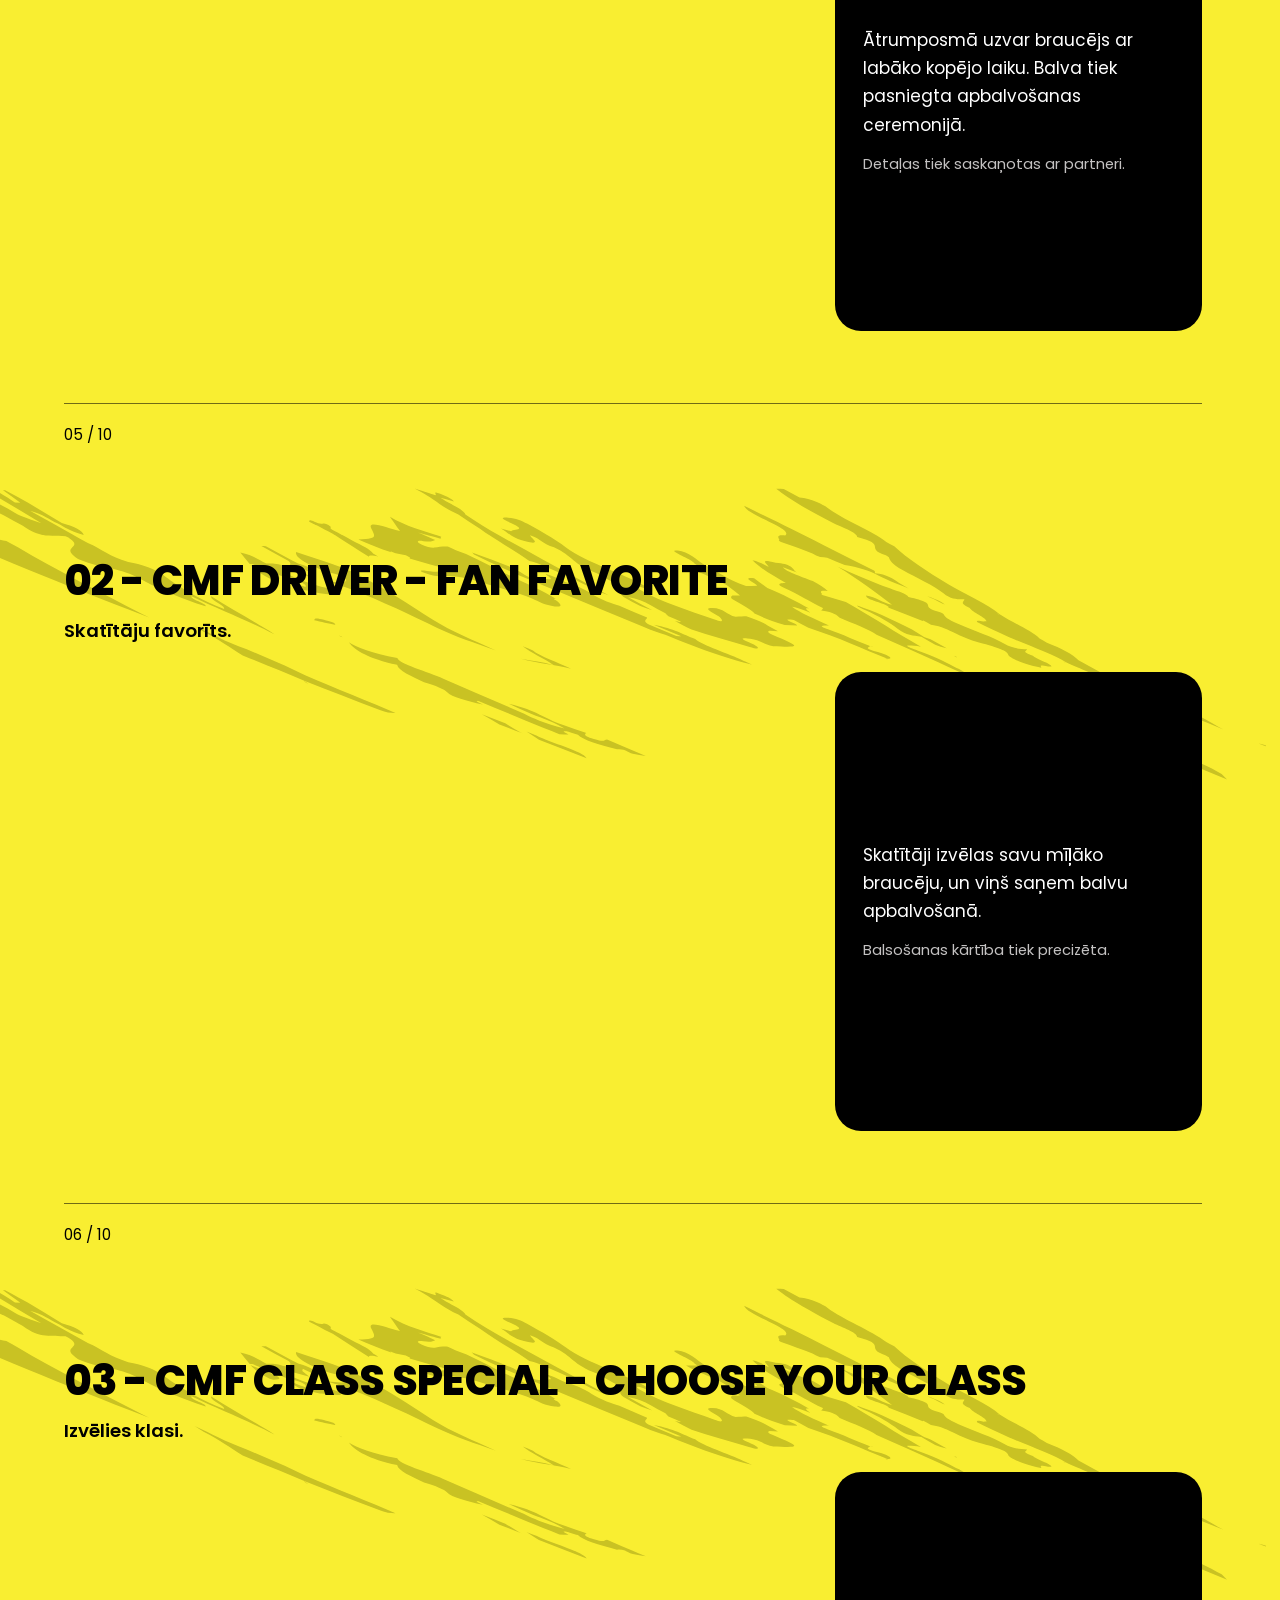
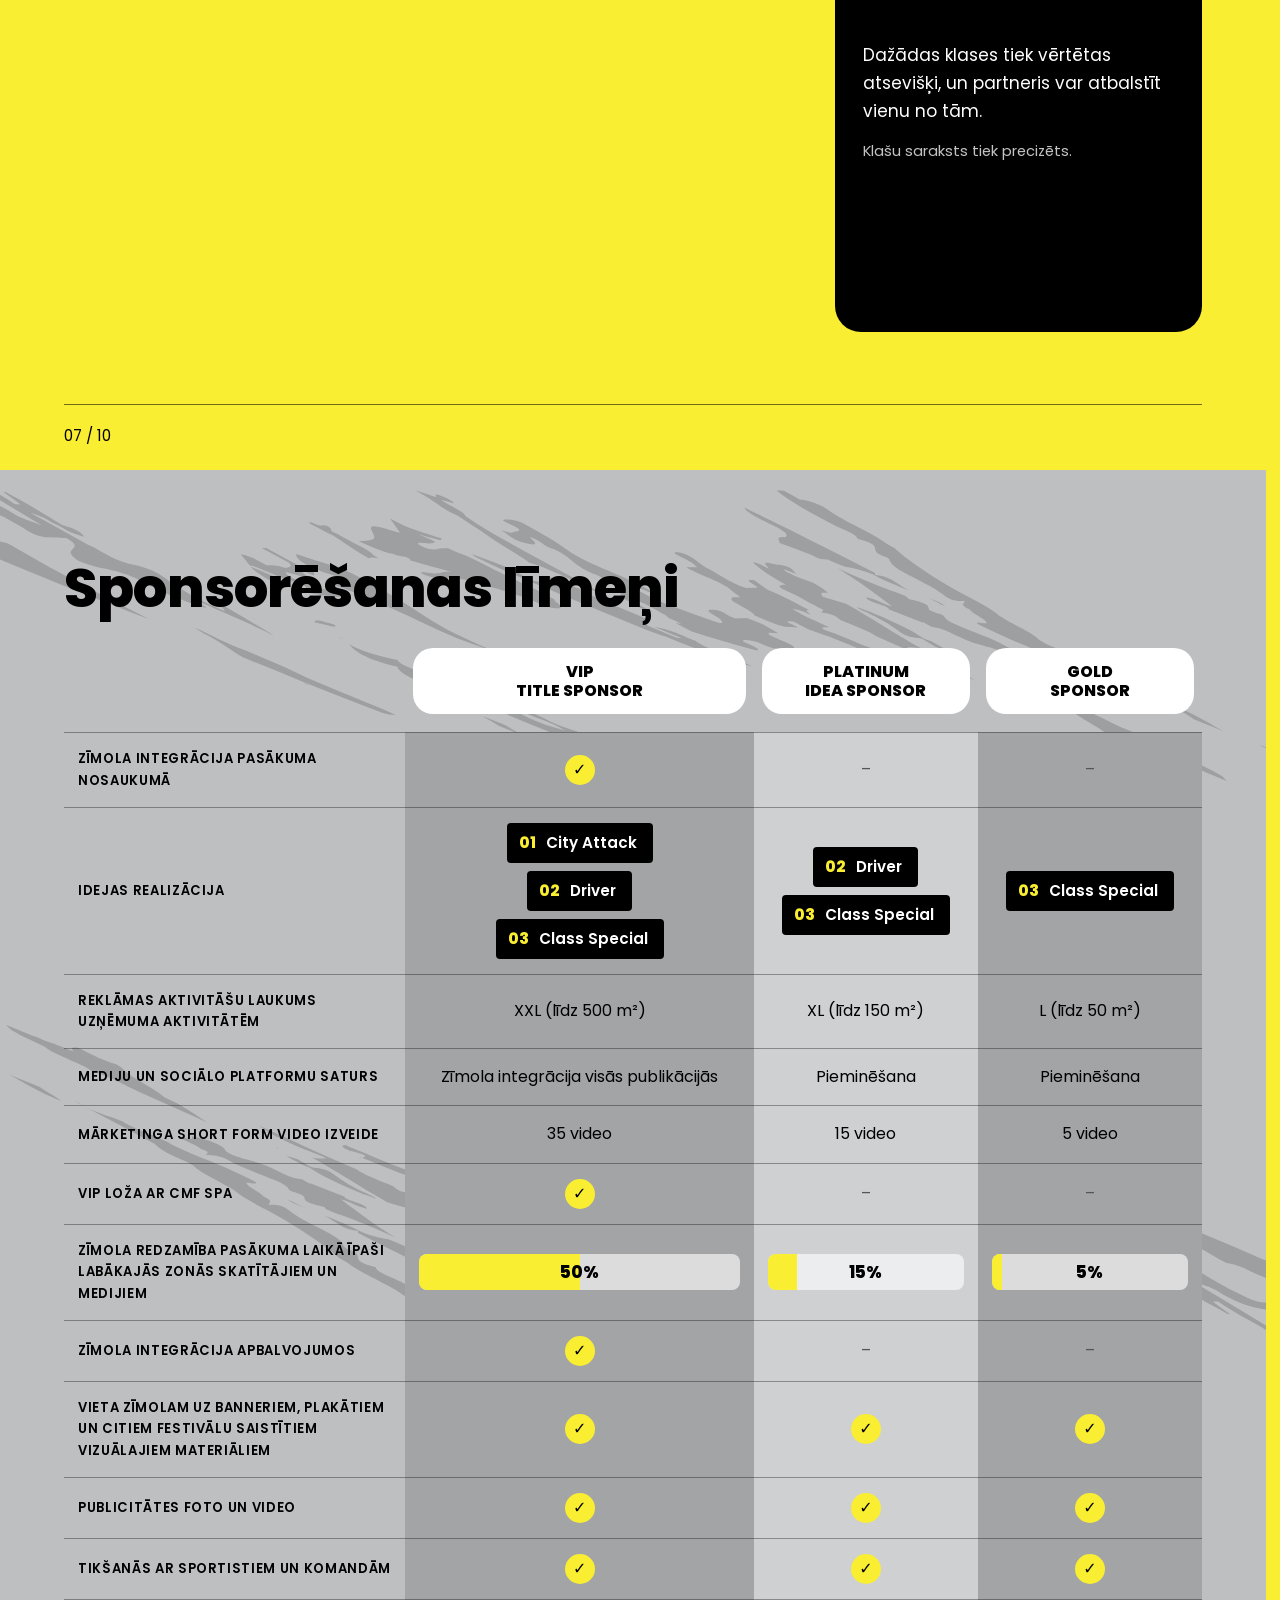
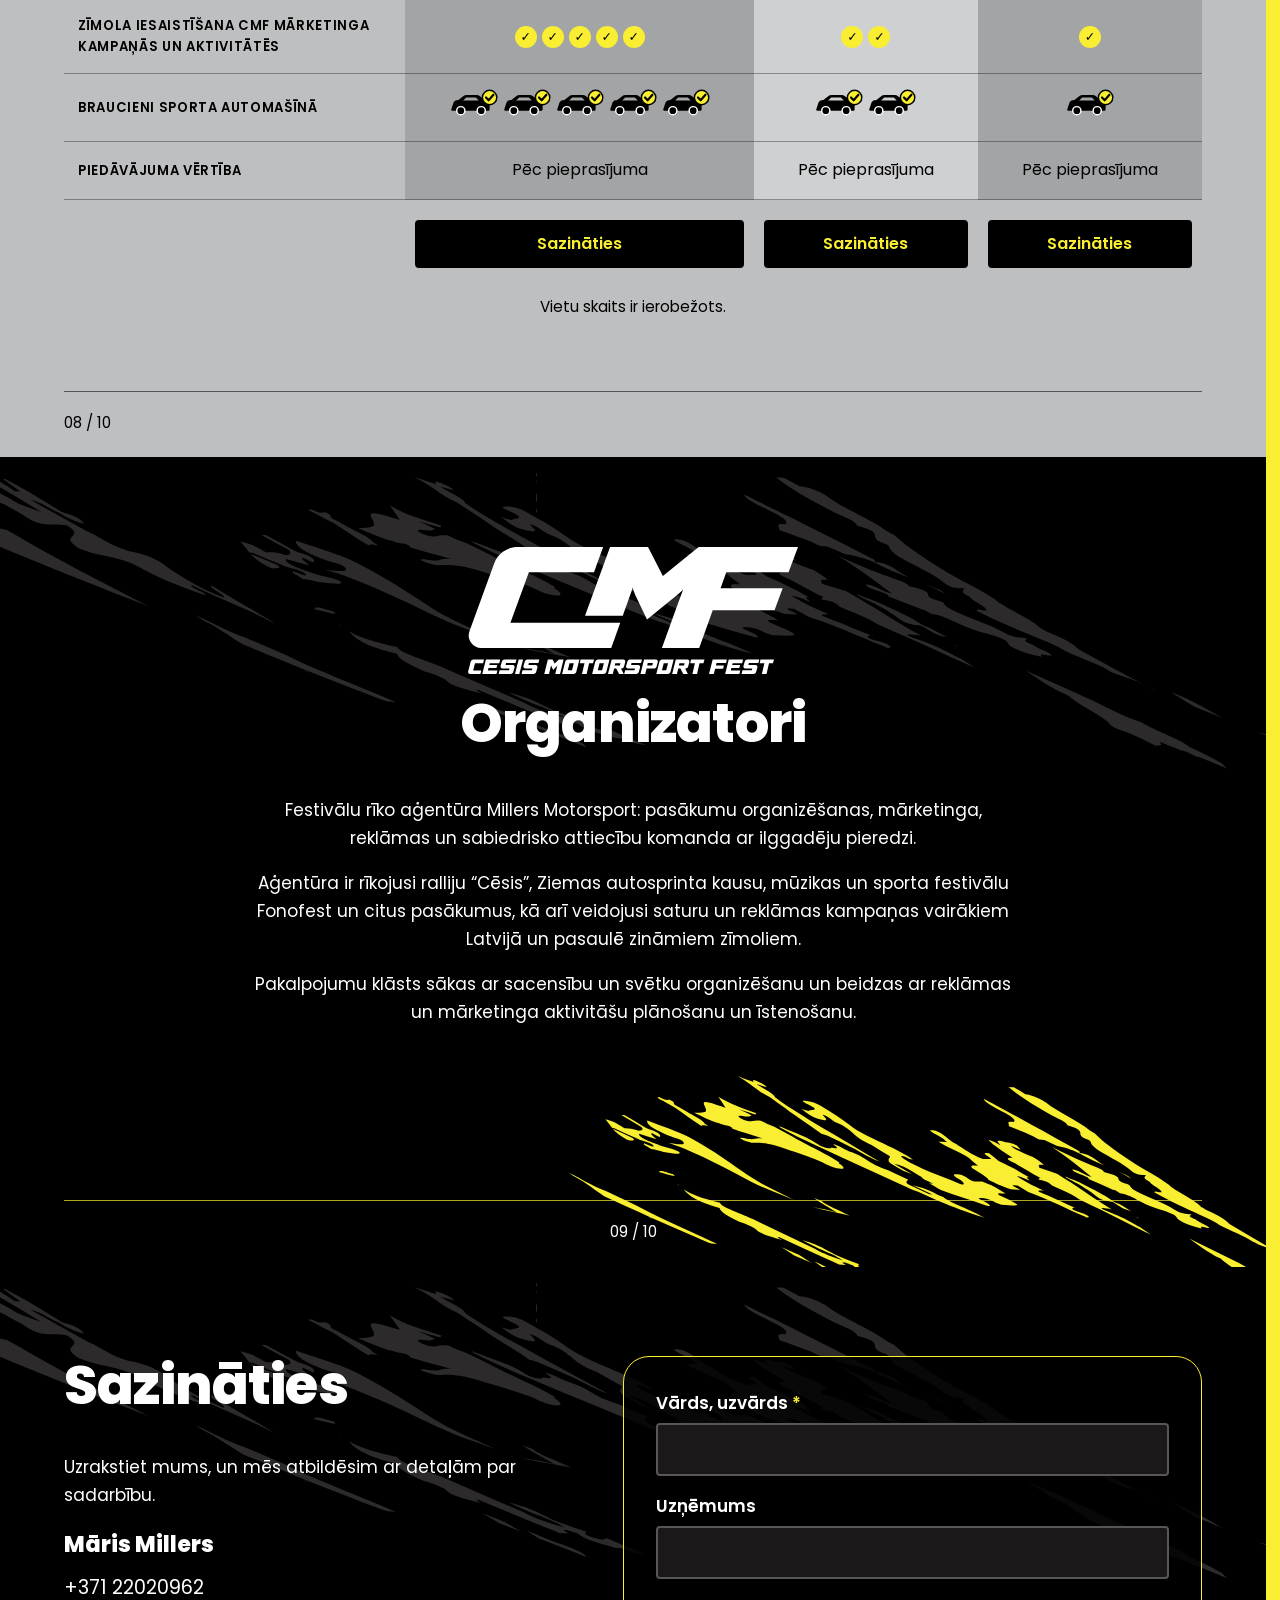
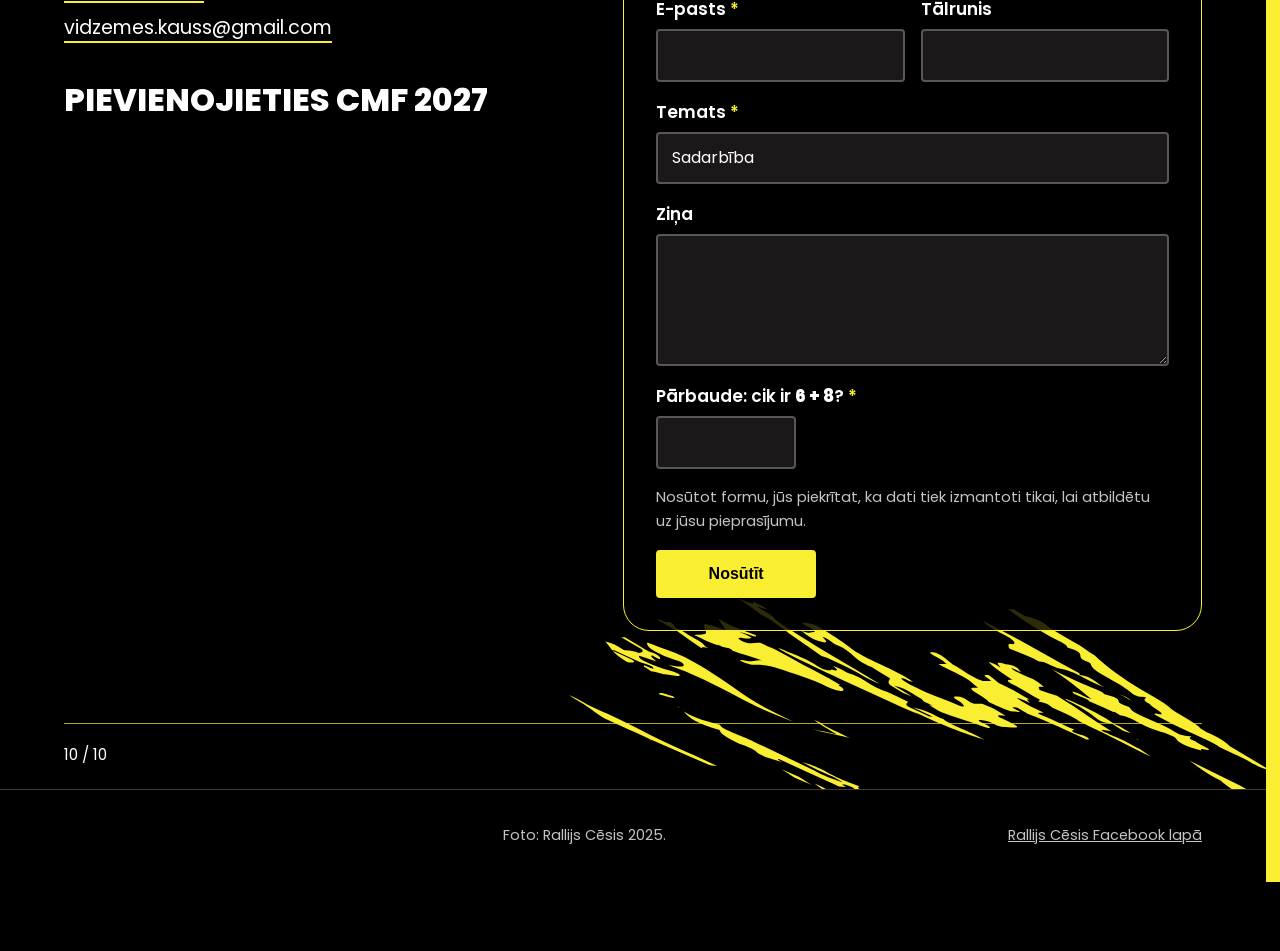
==== commit 808568a0: "Link preview image with CMF logo, og tags on both pages" ====
--- a/index.html
+++ b/index.html
@@ -1,3 +1,14 @@
 <!doctype html>
-<html lang="lv"><head><meta charset="utf-8"><meta http-equiv="refresh" content="0;url=sponsori/"><link rel="canonical" href="sponsori/"><title>Cēsis Motorsport Fest</title></head>
+<html lang="lv"><head><meta charset="utf-8"><meta http-equiv="refresh" content="0;url=sponsori/"><link rel="canonical" href="sponsori/"><title>Cēsis Motorsport Fest: sadarbības piedāvājums</title>
+<meta property="og:title" content="Cēsis Motorsport Fest: sadarbības piedāvājums">
+<meta property="og:description" content="Jauns pilsētas ātrumposms Cēsīs, 24.04.2027.">
+<meta property="og:type" content="website">
+<meta property="og:url" content="https://cesuskana-boop.github.io/cmfest/">
+<meta property="og:image" content="https://cesuskana-boop.github.io/cmfest/sponsori/img/og.png">
+<meta property="og:image:width" content="1200">
+<meta property="og:image:height" content="630">
+<meta property="og:image:alt" content="Cēsis Motorsport Fest, CMF logo, 24.04.2027">
+<meta name="twitter:card" content="summary_large_image">
+<meta name="twitter:image" content="https://cesuskana-boop.github.io/cmfest/sponsori/img/og.png">
+<meta property="og:locale" content="lv_LV"></head>
 <body><a href="sponsori/">Cēsis Motorsport Fest: sadarbības piedāvājums</a></body></html>
